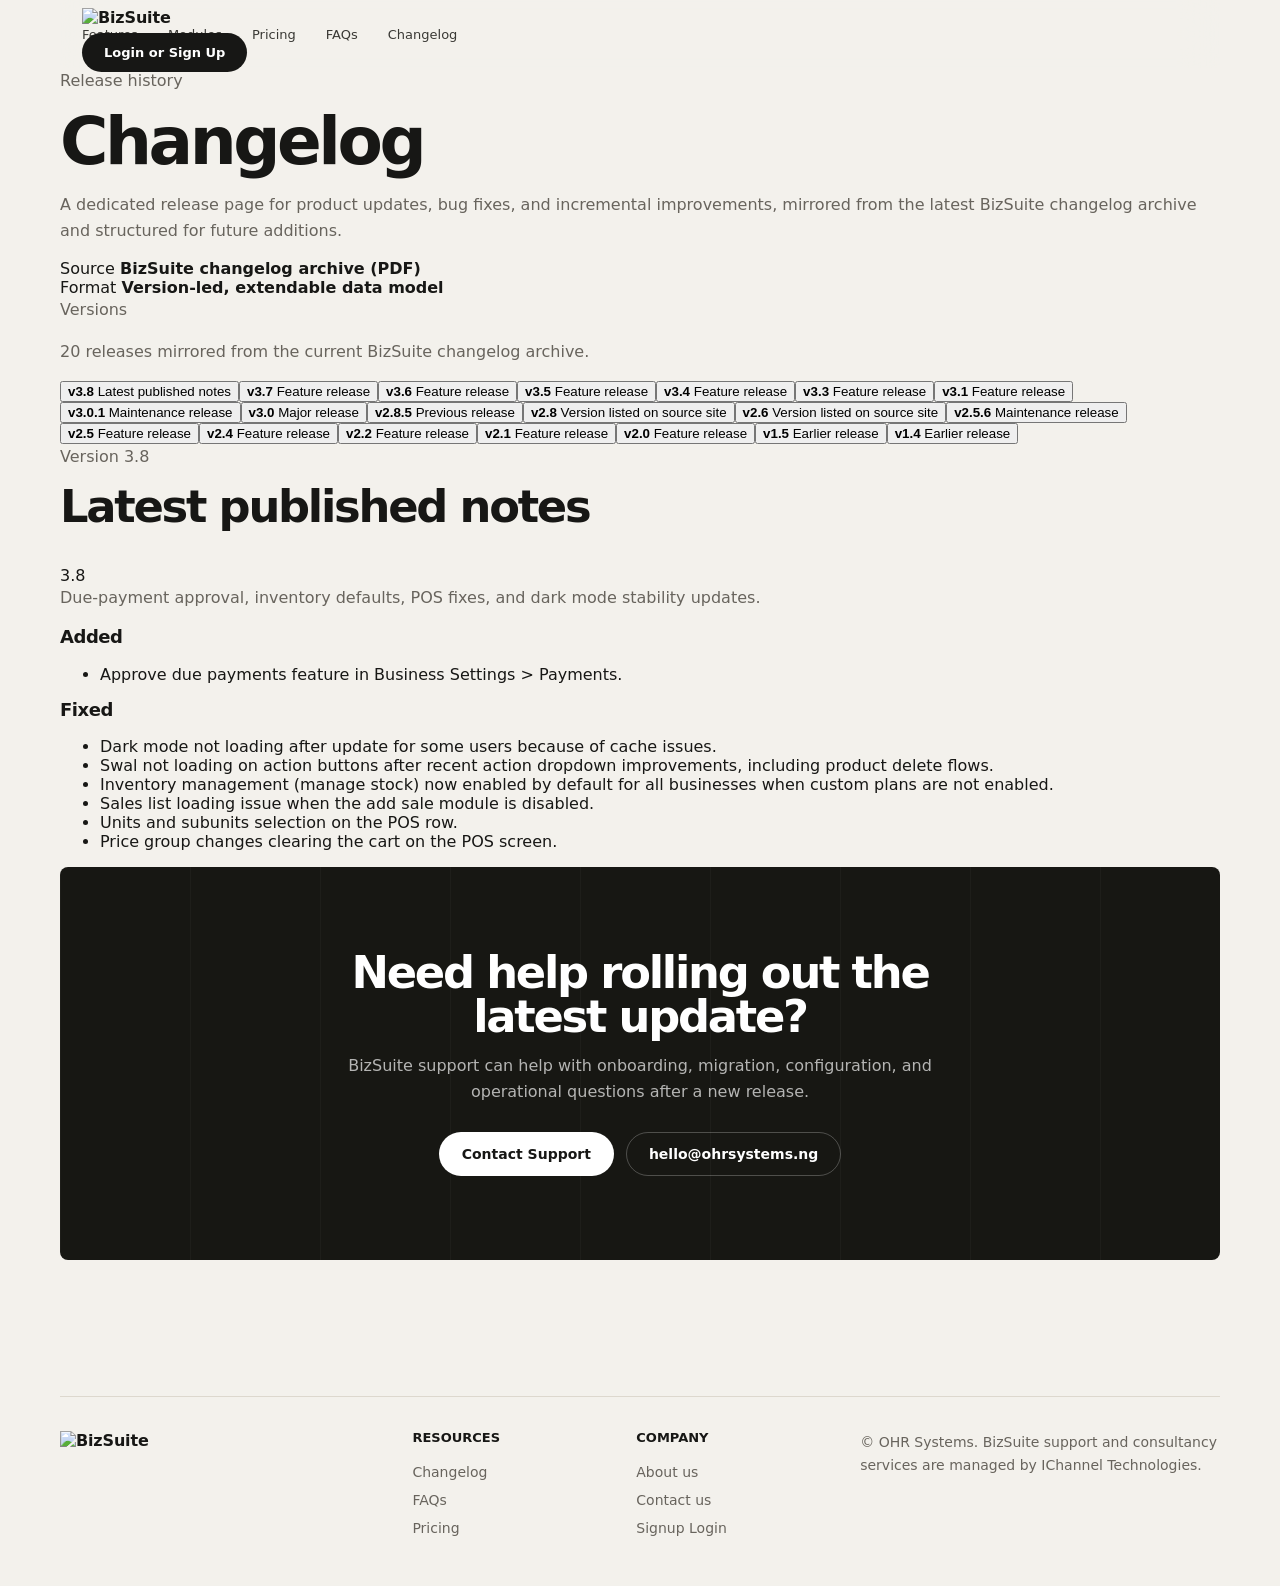
==== changelog.html @ ef3262e2 "Update changelog entries from the attached PDF" ====
<!doctype html>
<html lang="en">
  <head>
    <meta charset="UTF-8" />
    <meta name="viewport" content="width=device-width, initial-scale=1.0" />
    <title>Changelog - BizSuite Product Updates and Release Notes</title>
    <meta
      name="description"
      content="Track BizSuite release notes, fixes, and feature updates in one dedicated changelog page."
    />
    <meta
      name="keywords"
      content="BizSuite changelog, BizSuite release notes, BizSuite updates, BizSuite product updates, business software updates"
    />
    <meta name="robots" content="index, follow, max-image-preview:large" />
    <meta name="author" content="OHR Systems" />
    <meta name="application-name" content="BizSuite" />
    <meta name="theme-color" content="#162124" />
    <meta name="msapplication-TileColor" content="#162124" />
    <link rel="canonical" href="https://bizsuite.com.ng/changelog.html" />
    <link rel="icon" href="assets/favicon.svg" type="image/svg+xml" />
    <link rel="icon" href="assets/favicon-32.png" sizes="32x32" type="image/png" />
    <link rel="apple-touch-icon" href="assets/apple-touch-icon.png" />
    <link rel="manifest" href="site.webmanifest" />
    <meta property="og:type" content="website" />
    <meta property="og:site_name" content="BizSuite" />
    <meta property="og:title" content="Changelog - BizSuite Product Updates and Release Notes" />
    <meta
      property="og:description"
      content="Track BizSuite releases, bug fixes, product improvements, and version updates in one dedicated changelog page."
    />
    <meta property="og:url" content="https://bizsuite.com.ng/changelog.html" />
    <meta property="og:image" content="https://bizsuite.com.ng/assets/bizsuite-social-preview.png" />
    <meta property="og:image:secure_url" content="https://bizsuite.com.ng/assets/bizsuite-social-preview.png" />
    <meta property="og:image:type" content="image/png" />
    <meta property="og:image:width" content="1200" />
    <meta property="og:image:height" content="630" />
    <meta property="og:image:alt" content="BizSuite cloud business management system for SMEs" />
    <meta name="twitter:card" content="summary_large_image" />
    <meta name="twitter:title" content="Changelog - BizSuite Product Updates and Release Notes" />
    <meta
      name="twitter:description"
      content="Release notes, fixes, and product improvements for BizSuite users."
    />
    <meta name="twitter:image" content="https://bizsuite.com.ng/assets/bizsuite-social-preview.png" />
    <meta name="twitter:image:alt" content="BizSuite cloud business management system for SMEs" />
    <script type="application/ld+json">
      {
        "@context": "https://schema.org",
        "@type": "WebPage",
        "@id": "https://bizsuite.com.ng/changelog.html#webpage",
        "url": "https://bizsuite.com.ng/changelog.html",
        "name": "Changelog - BizSuite Product Updates and Release Notes",
        "description": "Track BizSuite release notes, fixes, and feature updates in one dedicated changelog page.",
        "isPartOf": {
          "@type": "WebSite",
          "@id": "https://bizsuite.com.ng/#website",
          "name": "BizSuite",
          "url": "https://bizsuite.com.ng/"
        },
        "about": {
          "@type": "SoftwareApplication",
          "@id": "https://bizsuite.com.ng/#software",
          "name": "BizSuite",
          "applicationCategory": "BusinessApplication",
          "operatingSystem": "Web"
        },
        "publisher": {
          "@type": "Organization",
          "@id": "https://bizsuite.com.ng/#organization",
          "name": "BizSuite",
          "url": "https://bizsuite.com.ng/",
          "logo": "https://bizsuite.com.ng/assets/bizsuite-logo-dark.svg"
        }
      }
    </script>
    <link rel="stylesheet" href="styles.css" />
  </head>
  <body>
    <header class="site-header" data-nav>
      <div class="site-header-inner section-shell">
        <a class="brand" href="index.html#top" aria-label="BizSuite home">
          <img src="assets/bizsuite-logo-dark.svg" alt="BizSuite" />
        </a>
        <button class="menu-toggle" type="button" aria-label="Open navigation" aria-expanded="false">
          <span></span>
          <span></span>
        </button>
        <nav class="nav-links" aria-label="Primary navigation">
          <a href="index.html#features">Features</a>
          <a href="index.html#modules">Modules</a>
          <a href="index.html#pricing">Pricing</a>
          <a href="index.html#faq">FAQs</a>
          <a href="changelog.html" aria-current="page">Changelog</a>
        </nav>
        <a class="header-cta" href="https://app.bizsuite.com.ng/login" target="_blank" rel="noopener noreferrer">Login or Sign Up</a>
      </div>
    </header>

    <main id="top">
      <section class="changelog-hero section-shell">
        <div class="changelog-hero-copy">
          <p class="eyebrow">Release history</p>
          <h1>Changelog</h1>
          <p>
            A dedicated release page for product updates, bug fixes, and incremental improvements,
            mirrored from the latest BizSuite changelog archive and structured for future additions.
          </p>
        </div>
        <div class="changelog-hero-meta">
          <div>
            <span>Source</span>
            <strong>BizSuite changelog archive (PDF)</strong>
          </div>
          <div>
            <span>Format</span>
            <strong>Version-led, extendable data model</strong>
          </div>
        </div>
      </section>

      <section class="changelog-shell section-shell">
        <aside class="changelog-nav">
          <div class="changelog-nav-head">
            <p class="eyebrow">Versions</p>
            <p data-changelog-summary></p>
          </div>
          <div class="changelog-nav-list" data-changelog-list></div>
        </aside>

        <div class="changelog-panels" data-changelog-panels></div>
      </section>

      <section class="cta-band section-shell" id="contact">
        <h2>Need help rolling out the latest update?</h2>
        <p>
          BizSuite support can help with onboarding, migration, configuration, and operational questions
          after a new release.
        </p>
        <div class="cta-actions">
          <a class="button button-light" href="https://wa.me/2347031010500">Contact Support</a>
          <a class="button button-ghost" href="mailto:hello@ohrsystems.ng">hello@ohrsystems.ng</a>
        </div>
      </section>
    </main>

    <footer class="site-footer">
      <div class="footer-grid section-shell">
        <a class="brand" href="index.html#top" aria-label="BizSuite home">
          <img src="assets/bizsuite-logo-dark.svg" alt="BizSuite" />
        </a>
        <div>
          <h3>Resources</h3>
          <a href="changelog.html">Changelog</a>
          <a href="index.html#faq">FAQs</a>
          <a href="index.html#pricing">Pricing</a>
        </div>
        <div>
          <h3>Company</h3>
          <a href="https://ohrsystems.ng/">About us</a>
          <a href="https://wa.me/2347031010500">Contact us</a>
          <a href="https://app.bizsuite.com.ng/">Signup Login</a>
        </div>
        <p>&copy; OHR Systems. BizSuite support and consultancy services are managed by IChannel Technologies.</p>
      </div>
    </footer>

    <script src="script.js?v=2"></script>
    <script type="module" src="changelog.js"></script>
  </body>
</html>
---- styles.css ----
:root {
  --bg: #f3f1ec;
  --paper: #fbfaf7;
  --ink: #171715;
  --muted: #68645d;
  --line: #ddd8ce;
  --soft: #ece7de;
  --dark: #171713;
  --dark-2: #24211d;
  --blue: #dce9f6;
  --green: #dcefd9;
  --sand: #ebe3d4;
  --accent: #1b8f5a;
  --orange: #e76521;
  --radius: 8px;
  --shadow: 0 24px 60px rgba(41, 36, 28, 0.14);
  font-family: Inter, ui-sans-serif, system-ui, -apple-system, BlinkMacSystemFont, "Segoe UI", sans-serif;
}

* {
  box-sizing: border-box;
}

html {
  scroll-behavior: smooth;
}

body {
  margin: 0;
  background: var(--bg);
  color: var(--ink);
  letter-spacing: 0;
}

a {
  color: inherit;
  text-decoration: none;
}

button,
a {
  -webkit-tap-highlight-color: transparent;
}

.section-shell {
  width: min(1160px, calc(100% - 44px));
  margin: 0 auto;
}

.site-header {
  position: sticky;
  top: 0;
  z-index: 20;
  display: grid;
  grid-template-columns: 1fr auto 1fr;
  align-items: center;
  width: min(1160px, calc(100% - 44px));
  min-height: 68px;
  margin: 0 auto;
  background: rgba(243, 241, 236, 0.86);
  backdrop-filter: blur(18px);
}

.brand {
  display: inline-flex;
  align-items: center;
  gap: 8px;
  font-weight: 750;
  letter-spacing: -0.01em;
}

.brand-mark {
  display: grid;
  width: 22px;
  height: 22px;
  place-items: center;
  border: 1.5px solid var(--ink);
  border-radius: 6px;
  font-size: 12px;
  line-height: 1;
}

.nav-links {
  display: flex;
  align-items: center;
  gap: 30px;
  color: #3a3935;
  font-size: 13px;
}

.nav-links a {
  transition: color 180ms ease;
}

.nav-links a:hover {
  color: var(--accent);
}

.header-cta {
  justify-self: end;
  padding: 12px 22px;
  border-radius: 999px;
  background: var(--ink);
  color: #fff;
  font-size: 13px;
  font-weight: 700;
}

.menu-toggle {
  display: none;
  width: 42px;
  height: 38px;
  border: 1px solid var(--line);
  border-radius: 999px;
  background: transparent;
}

.menu-toggle span {
  display: block;
  width: 16px;
  height: 1.5px;
  margin: 4px auto;
  background: var(--ink);
}

.hero {
  display: grid;
  gap: 54px;
  padding: 78px 0 94px;
}

.hero-copy {
  max-width: 720px;
  margin: 0 auto;
  text-align: center;
}

h1,
h2,
h3,
p {
  margin-top: 0;
}

h1 {
  margin-bottom: 18px;
  font-size: clamp(42px, 5.2vw, 66px);
  font-weight: 760;
  line-height: 0.98;
  letter-spacing: -0.052em;
}

h2 {
  font-size: clamp(30px, 3.5vw, 48px);
  font-weight: 740;
  line-height: 0.98;
  letter-spacing: -0.05em;
}

h3 {
  font-size: 18px;
  line-height: 1.1;
  letter-spacing: -0.025em;
}

p {
  color: var(--muted);
  font-size: 16px;
  line-height: 1.6;
}

.hero-copy p {
  max-width: 600px;
  margin: 0 auto 26px;
  font-size: 18px;
}

.hero-actions,
.cta-actions {
  display: flex;
  flex-wrap: wrap;
  justify-content: center;
  gap: 12px;
}

.button {
  display: inline-flex;
  min-height: 44px;
  align-items: center;
  justify-content: center;
  border-radius: 999px;
  padding: 0 22px;
  border: 1px solid transparent;
  font-size: 14px;
  font-weight: 750;
  transition: transform 180ms ease, box-shadow 180ms ease, background 180ms ease;
}

.button:hover {
  transform: translateY(-2px);
}

.button-dark {
  background: var(--ink);
  color: #fff;
  box-shadow: 0 12px 25px rgba(23, 23, 21, 0.12);
}

.button-soft,
.button-outline {
  background: var(--paper);
  border-color: var(--line);
  color: var(--ink);
}

.button-light {
  background: #fff;
  color: var(--ink);
}

.button-ghost {
  border-color: rgba(255, 255, 255, 0.24);
  color: #fff;
}

.hero-rating {
  display: flex;
  flex-wrap: wrap;
  align-items: center;
  justify-content: center;
  gap: 8px;
  margin-top: 18px;
  color: var(--muted);
  font-size: 13px;
}

.stars {
  color: var(--orange);
  letter-spacing: 1px;
}

.product-window {
  overflow: hidden;
  border-radius: var(--radius);
  border: 1px solid rgba(255, 255, 255, 0.12);
  background:
    linear-gradient(90deg, rgba(120, 138, 130, 0.55), rgba(230, 222, 207, 0.3)),
    var(--dark);
  box-shadow: var(--shadow);
}

.hero-window {
  width: 100%;
  max-width: 940px;
  margin: 0 auto;
}

.window-tabs {
  display: flex;
  gap: 8px;
  padding: 18px 22px 0;
}

.window-tabs span {
  display: inline-flex;
  min-height: 34px;
  align-items: center;
  border-radius: 999px;
  padding: 0 18px;
  background: rgba(255, 255, 255, 0.18);
  color: rgba(255, 255, 255, 0.8);
  font-size: 12px;
  font-weight: 700;
}

.window-tabs .active {
  background: #fff;
  color: var(--ink);
}

.dashboard-grid {
  display: grid;
  grid-template-columns: 180px 1fr;
  gap: 0;
  margin: 18px 22px 26px;
  overflow: hidden;
  border-radius: 6px;
  background: #11110f;
  color: #fff;
}

.mock-sidebar {
  display: grid;
  align-content: start;
  gap: 6px;
  min-height: 470px;
  padding: 24px 16px;
  border-right: 1px solid rgba(255, 255, 255, 0.08);
}

.sidebar-logo {
  margin-bottom: 20px;
  color: #fff;
  font-size: 16px;
  font-weight: 800;
}

.mock-sidebar span:not(.sidebar-logo) {
  border-radius: 6px;
  padding: 10px 12px;
  color: rgba(255, 255, 255, 0.6);
  font-size: 13px;
}

.mock-sidebar .selected {
  background: rgba(255, 255, 255, 0.1);
  color: #fff;
}

.mock-main {
  padding: 24px;
}

.mock-topbar,
.table-head,
.table-row {
  display: grid;
  grid-template-columns: 1fr auto auto;
  gap: 22px;
  align-items: center;
}

.mock-topbar {
  display: flex;
  justify-content: space-between;
  margin-bottom: 20px;
  color: rgba(255, 255, 255, 0.72);
  font-size: 13px;
}

.metric-row {
  display: grid;
  grid-template-columns: repeat(3, 1fr);
  gap: 12px;
  margin-bottom: 14px;
}

.metric-row div,
.chart-card,
.table-card {
  border: 1px solid rgba(255, 255, 255, 0.08);
  border-radius: 7px;
  background: rgba(255, 255, 255, 0.045);
}

.metric-row div {
  padding: 16px;
}

small,
.metric-row small {
  display: block;
  color: var(--muted);
  font-size: 12px;
  line-height: 1.4;
}

.metric-row strong {
  display: block;
  margin-top: 8px;
  font-size: 24px;
  letter-spacing: -0.035em;
}

.chart-card {
  display: flex;
  align-items: end;
  gap: 10px;
  height: 132px;
  margin-bottom: 14px;
  padding: 18px;
}

.bar {
  flex: 1;
  min-width: 24px;
  border-radius: 4px 4px 0 0;
  background: linear-gradient(180deg, #f0c56b, #2eb67d);
}

.bar.one { height: 48%; }
.bar.two { height: 72%; }
.bar.three { height: 58%; }
.bar.four { height: 88%; }

.table-card {
  padding: 8px 16px;
}

.table-head,
.table-row {
  grid-template-columns: 1.6fr 0.8fr 0.7fr;
  min-height: 46px;
  border-bottom: 1px solid rgba(255, 255, 255, 0.07);
  font-size: 13px;
}

.table-head {
  color: rgba(255, 255, 255, 0.46);
}

.table-row:last-child {
  border-bottom: 0;
}

.table-row em {
  width: fit-content;
  border-radius: 999px;
  padding: 5px 10px;
  font-style: normal;
  font-size: 11px;
}

.done {
  background: rgba(46, 182, 125, 0.14);
  color: #4be09b;
}

.pending {
  background: rgba(240, 197, 107, 0.14);
  color: #f0c56b;
}

.proof {
  padding: 24px 0 92px;
}

.proof-heading {
  display: flex;
  align-items: end;
  justify-content: space-between;
  gap: 24px;
  margin-bottom: 28px;
}

.proof-heading h2 {
  max-width: 560px;
}

.proof-cards {
  display: grid;
  grid-template-columns: repeat(3, 1fr);
  gap: 14px;
}

.proof-card {
  min-height: 260px;
  border-radius: var(--radius);
  padding: 28px;
}

.proof-card.blue { background: var(--blue); }
.proof-card.sand { background: var(--sand); }
.proof-card.green { background: var(--green); }

.icon {
  display: inline-grid;
  width: 26px;
  height: 26px;
  place-items: center;
  margin-bottom: 18px;
  border-radius: 6px;
  background: rgba(23, 23, 21, 0.08);
  font-weight: 800;
}

.proof-card p {
  min-height: 78px;
  color: #373530;
  font-size: 15px;
}

.proof-card strong {
  display: block;
  margin-top: 28px;
  font-size: 38px;
  line-height: 1;
  letter-spacing: -0.045em;
}

.split-section {
  display: grid;
  grid-template-columns: 0.95fr 1fr;
  gap: 110px;
  align-items: center;
  padding: 18px 0 110px;
}

.phone-panel {
  min-height: 540px;
  border-radius: var(--radius);
  background:
    linear-gradient(rgba(23, 23, 19, 0.2), rgba(23, 23, 19, 0.3)),
    radial-gradient(circle at 30% 20%, #d2dee2, transparent 35%),
    linear-gradient(135deg, #b9a989, #f4efe5 48%, #98b6ad);
  display: grid;
  place-items: center;
  padding: 34px;
}

.phone-card {
  width: min(360px, 100%);
  min-height: 440px;
  border-radius: 8px;
  background: #141310;
  color: #fff;
  padding: 26px;
  box-shadow: 0 28px 55px rgba(0, 0, 0, 0.25);
}

.phone-head {
  display: flex;
  justify-content: space-between;
  margin-bottom: 28px;
}

.search-line {
  height: 46px;
  margin-bottom: 22px;
  border-radius: 6px;
  background: rgba(255, 255, 255, 0.08);
}

.product-list {
  display: grid;
  gap: 12px;
}

.product-list span {
  display: flex;
  justify-content: space-between;
  border-bottom: 1px solid rgba(255, 255, 255, 0.08);
  padding-bottom: 12px;
  color: rgba(255, 255, 255, 0.74);
}

.product-list em {
  color: #fff;
  font-style: normal;
}

.phone-card button {
  width: 100%;
  height: 46px;
  margin-top: 44px;
  border: 0;
  border-radius: 999px;
  background: #fff;
  color: var(--ink);
  font-weight: 800;
}

.split-copy h2 {
  max-width: 560px;
}

.check-list {
  display: grid;
  gap: 13px;
  margin: 28px 0;
  padding: 0;
  list-style: none;
  color: #34322f;
}

.check-list li {
  position: relative;
  padding-left: 24px;
  line-height: 1.55;
}

.check-list li::before {
  content: "";
  position: absolute;
  left: 0;
  top: 9px;
  width: 7px;
  height: 7px;
  background: var(--ink);
}

.modules {
  padding: 90px 0 116px;
}

.section-title {
  max-width: 640px;
  margin: 0 auto 46px;
  text-align: center;
}

.section-title p {
  margin-bottom: 0;
}

.module-grid {
  display: grid;
  grid-template-columns: repeat(3, 1fr);
  border-top: 1px solid var(--line);
  border-left: 1px solid var(--line);
}

.module-grid article {
  min-height: 230px;
  padding: 34px;
  border-right: 1px solid var(--line);
  border-bottom: 1px solid var(--line);
  background: rgba(251, 250, 247, 0.25);
}

.module-grid span,
.timeline span {
  display: inline-flex;
  margin-bottom: 28px;
  color: var(--accent);
  font-size: 12px;
  font-weight: 850;
  text-transform: uppercase;
}

.module-grid p {
  margin-bottom: 0;
  font-size: 15px;
}

.dark-band {
  background: var(--dark);
  color: #fff;
}

.dark-inner {
  display: grid;
  grid-template-columns: 0.8fr 1.2fr;
  gap: 72px;
  align-items: center;
  padding: 118px 0;
}

.dark-copy p {
  color: rgba(255, 255, 255, 0.62);
}

.dark-panels {
  display: grid;
  grid-template-columns: repeat(2, 1fr);
  gap: 14px;
}

.dark-card {
  min-height: 230px;
  border: 1px solid rgba(255, 255, 255, 0.08);
  border-radius: var(--radius);
  background: var(--dark-2);
  padding: 28px;
}

.dark-card span {
  display: block;
  margin-bottom: 20px;
  color: rgba(255, 255, 255, 0.7);
}

.dark-card strong {
  display: block;
  margin-bottom: 28px;
  font-size: 38px;
  letter-spacing: -0.04em;
}

.dark-card p,
.dark-card li {
  color: rgba(255, 255, 255, 0.64);
}

.wide {
  display: grid;
  grid-template-columns: 0.8fr 1fr;
  grid-column: 1 / -1;
  gap: 28px;
}

.mini-line {
  position: relative;
  height: 5px;
  border-radius: 999px;
  background: rgba(255, 255, 255, 0.12);
}

.mini-line::after {
  content: "";
  position: absolute;
  inset: 0 38% 0 0;
  border-radius: inherit;
  background: linear-gradient(90deg, #27a578, #f0c56b);
}

.avatar-row {
  display: flex;
  margin-bottom: 22px;
}

.avatar-row i {
  display: grid;
  width: 34px;
  height: 34px;
  place-items: center;
  margin-right: -6px;
  border: 2px solid var(--dark-2);
  border-radius: 999px;
  background: #f0c56b;
  color: var(--ink);
  font-style: normal;
  font-weight: 800;
}

.avatar-row i:nth-child(2) { background: #9bdac0; }
.avatar-row i:nth-child(3) { background: #bdb2ff; }
.avatar-row i:nth-child(4) { background: #f08a5d; }

.mini-table {
  display: grid;
  grid-template-columns: 1.2fr 0.8fr 0.6fr;
  align-content: center;
  gap: 0;
  overflow: hidden;
  border-radius: 6px;
  background: #11110f;
  color: #fff;
  font-size: 12px;
}

.mini-table span {
  margin: 0;
  border-bottom: 1px solid rgba(255, 255, 255, 0.08);
  padding: 12px;
}

.workflow {
  padding: 106px 0;
}

.timeline {
  display: grid;
  grid-template-columns: repeat(3, 1fr);
  gap: 0;
  border-top: 1px solid var(--line);
}

.timeline article {
  padding: 34px 34px 0;
  border-right: 1px solid var(--line);
}

.timeline article:first-child {
  border-left: 1px solid var(--line);
}

.pricing {
  padding: 112px 0;
  background: #eeece6;
}

.pricing-grid {
  display: grid;
  grid-template-columns: repeat(3, 1fr);
  gap: 16px;
}

.pricing-grid article {
  border: 1px solid var(--line);
  border-radius: var(--radius);
  background: var(--paper);
  padding: 30px;
}

.pricing-grid .featured-plan {
  background: var(--dark);
  color: #fff;
  transform: translateY(-18px);
}

.pricing-grid .featured-plan p,
.pricing-grid .featured-plan li {
  color: rgba(255, 255, 255, 0.68);
}

.pricing-grid strong {
  display: block;
  margin: 28px 0;
  font-size: 38px;
  letter-spacing: -0.04em;
}

.pricing-grid strong span {
  color: var(--muted);
  font-size: 15px;
  letter-spacing: 0;
}

.pricing-grid ul {
  display: grid;
  gap: 12px;
  min-height: 172px;
  margin: 0 0 30px;
  padding: 0;
  list-style: none;
}

.pricing-grid li {
  color: #4a4741;
  font-size: 14px;
}

.pricing-note {
  margin: 22px auto 0;
  text-align: center;
}

.faq {
  padding: 112px 0;
}

.faq-list {
  max-width: 840px;
  margin: 0 auto;
  border-top: 1px solid var(--line);
}

details {
  border-bottom: 1px solid var(--line);
  padding: 24px 0;
}

summary {
  cursor: pointer;
  font-size: 22px;
  font-weight: 730;
  letter-spacing: -0.03em;
}

details p {
  max-width: 700px;
  margin: 18px 0 0;
}

.cta-band {
  margin-bottom: 76px;
  border-radius: var(--radius);
  background:
    linear-gradient(90deg, rgba(255, 255, 255, 0.03) 1px, transparent 1px),
    linear-gradient(var(--dark), var(--dark));
  background-size: 130px 100%, auto;
  color: #fff;
  padding: 84px 28px;
  text-align: center;
}

.cta-band h2 {
  max-width: 680px;
  margin: 0 auto 14px;
}

.cta-band p {
  max-width: 650px;
  margin: 0 auto 28px;
  color: rgba(255, 255, 255, 0.68);
}

.site-footer {
  padding: 60px 0 38px;
}

.footer-grid {
  display: grid;
  grid-template-columns: 1.2fr 0.7fr 0.7fr 1.4fr;
  gap: 44px;
  align-items: start;
  border-top: 1px solid var(--line);
  padding-top: 34px;
}

.footer-grid h3 {
  margin-bottom: 18px;
  font-size: 13px;
  text-transform: uppercase;
  letter-spacing: 0;
}

.footer-grid a:not(.brand) {
  display: block;
  margin-bottom: 12px;
  color: var(--muted);
  font-size: 14px;
}

.footer-grid p {
  margin: 0;
  font-size: 14px;
}

@media (max-width: 920px) {
  .site-header {
    grid-template-columns: 1fr auto;
  }

  .menu-toggle {
    display: block;
    justify-self: end;
  }

  .nav-links,
  .header-cta {
    display: none;
  }

  .site-header.is-open .nav-links {
    position: absolute;
    top: 66px;
    left: 0;
    right: 0;
    display: grid;
    gap: 0;
    border: 1px solid var(--line);
    border-radius: var(--radius);
    background: var(--paper);
    box-shadow: var(--shadow);
  }

  .site-header.is-open .nav-links a {
    padding: 18px 20px;
    border-bottom: 1px solid var(--line);
    font-size: 15px;
  }

  .dashboard-grid,
  .split-section,
  .dark-inner,
  .wide,
  .footer-grid {
    grid-template-columns: 1fr;
  }

  .mock-sidebar {
    display: none;
  }

  .proof-cards,
  .module-grid,
  .timeline,
  .pricing-grid,
  .dark-panels {
    grid-template-columns: 1fr;
  }

  .pricing-grid .featured-plan {
    transform: none;
  }

  .split-section {
    gap: 42px;
  }
}

@media (max-width: 640px) {
  .section-shell,
  .site-header {
    width: min(100% - 28px, 1160px);
  }

  .hero {
    padding-top: 54px;
  }

  h1 {
    font-size: 38px;
  }

  h2 {
    font-size: 31px;
  }

  .hero-copy p {
    font-size: 16px;
  }

  .window-tabs {
    overflow-x: auto;
    padding: 14px 14px 0;
  }

  .dashboard-grid {
    margin: 14px;
  }

  .mock-main {
    padding: 16px;
  }

  .metric-row {
    grid-template-columns: 1fr;
  }

  .table-head,
  .table-row {
    grid-template-columns: 1fr;
    gap: 6px;
    padding: 12px 0;
  }

  .proof-heading {
    align-items: start;
    flex-direction: column;
  }

  .proof-card,
  .module-grid article,
  .pricing-grid article,
  .dark-card {
    padding: 24px;
  }

  .phone-panel {
    min-height: 430px;
    padding: 18px;
  }

  .phone-card {
    min-height: 380px;
  }

  .dark-inner,
  .modules,
  .workflow,
  .pricing,
  .faq {
    padding: 76px 0;
  }
}
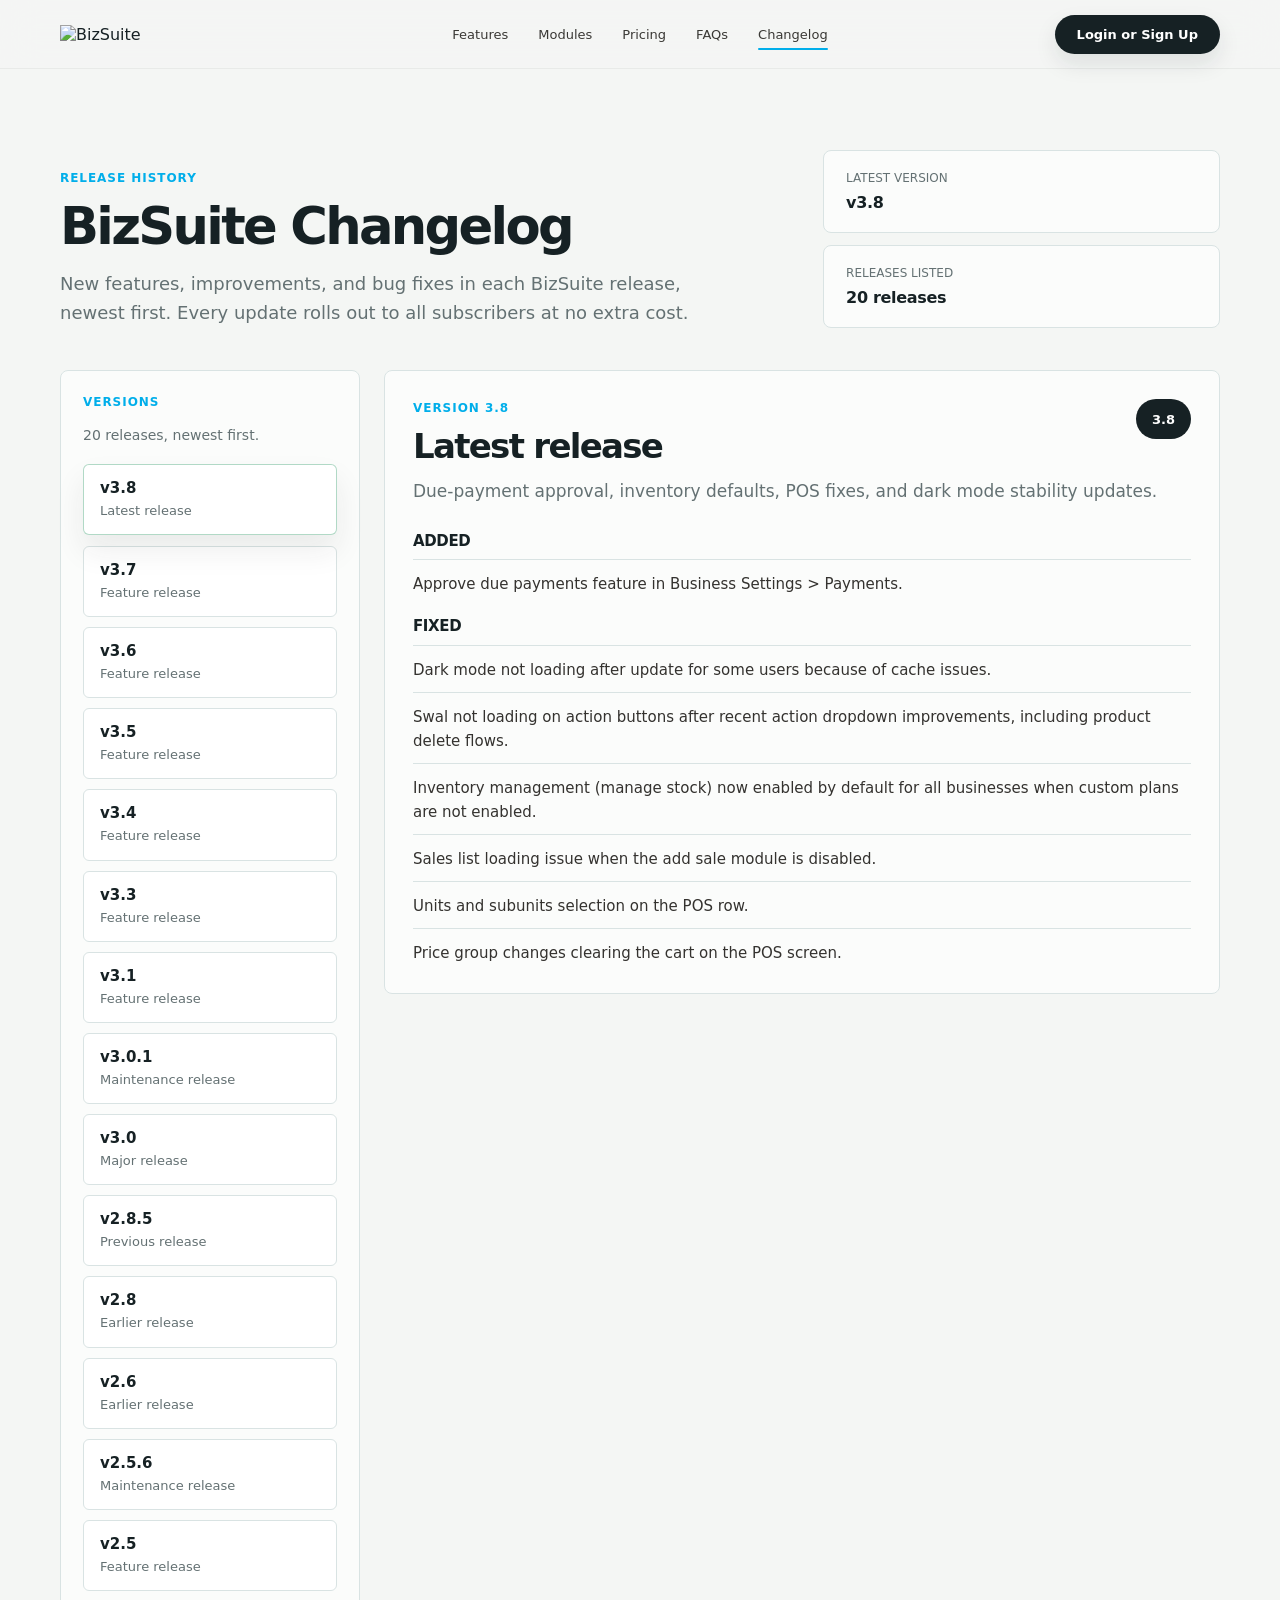
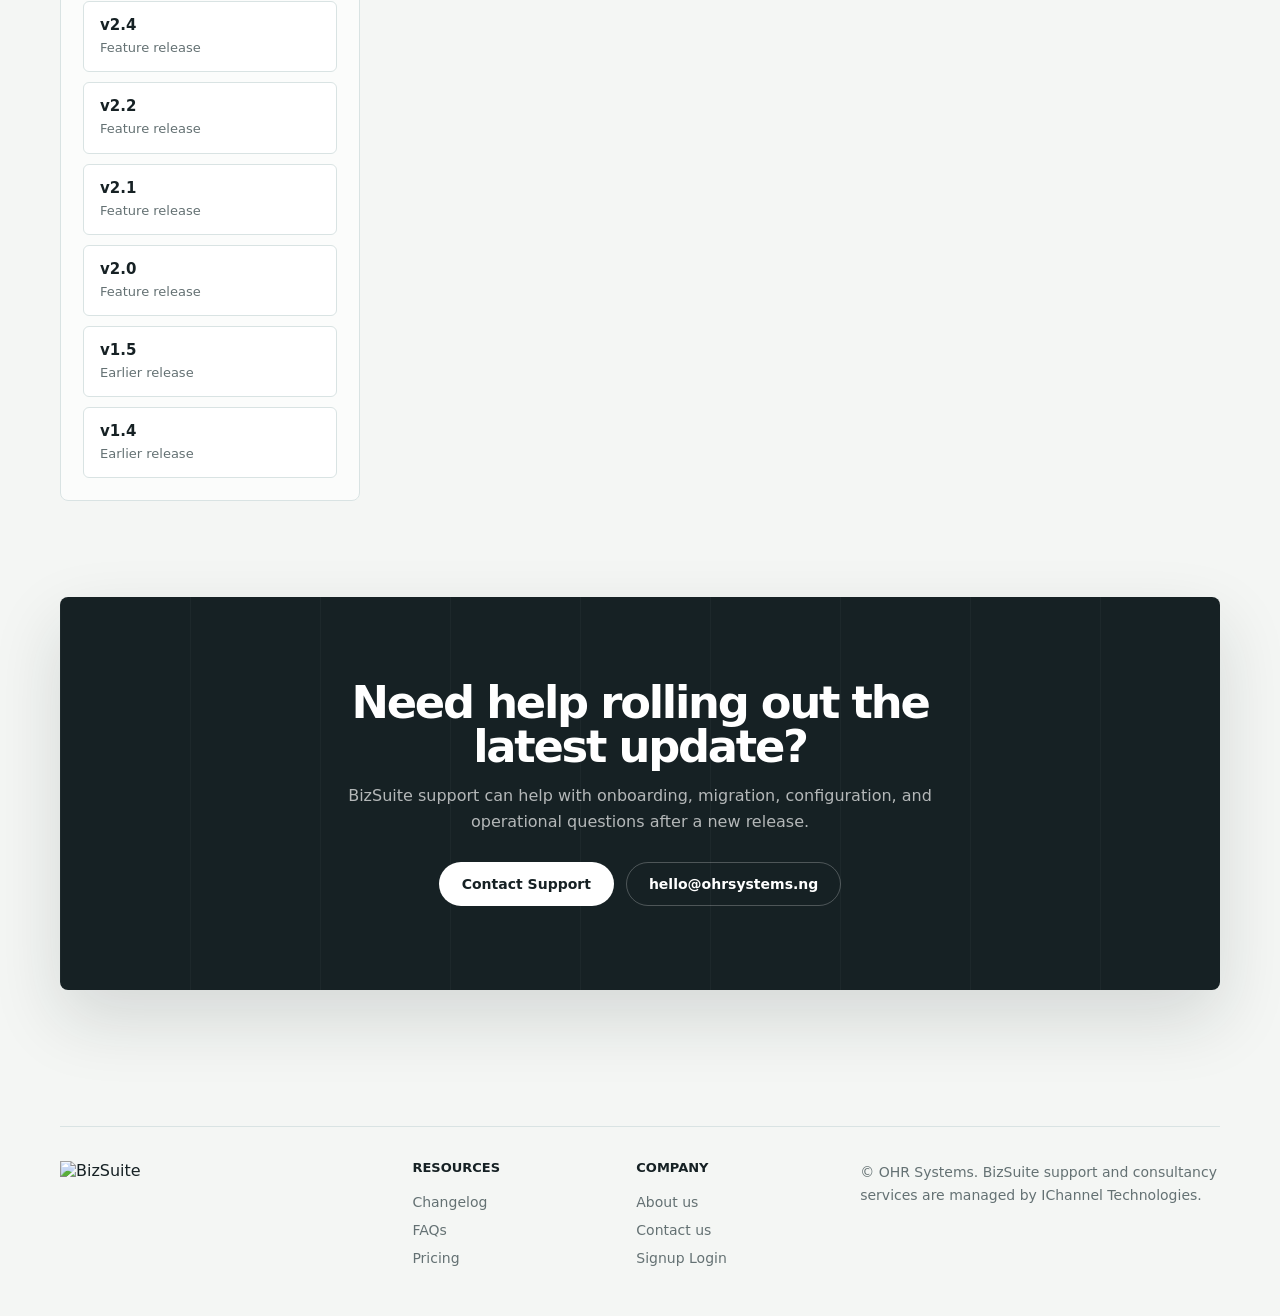
==== commit 4d6f6881: "Make pricing and changelog crawlable; add FAQ and offer schema - Write the correct pricing plans int" ====
--- a/changelog.html
+++ b/changelog.html
@@ -101,20 +101,20 @@
       <section class="changelog-hero section-shell">
         <div class="changelog-hero-copy">
           <p class="eyebrow">Release history</p>
-          <h1>Changelog</h1>
+          <h1>BizSuite Changelog</h1>
           <p>
-            A dedicated release page for product updates, bug fixes, and incremental improvements,
-            mirrored from the latest BizSuite changelog archive and structured for future additions.
+            New features, improvements, and bug fixes in each BizSuite release, newest first.
+            Every update rolls out to all subscribers at no extra cost.
           </p>
         </div>
         <div class="changelog-hero-meta">
           <div>
-            <span>Source</span>
-            <strong>BizSuite changelog archive (PDF)</strong>
+            <span>Latest version</span>
+            <strong>v3.8</strong>
           </div>
           <div>
-            <span>Format</span>
-            <strong>Version-led, extendable data model</strong>
+            <span>Releases listed</span>
+            <strong>20 releases</strong>
           </div>
         </div>
       </section>
@@ -123,12 +123,766 @@
         <aside class="changelog-nav">
           <div class="changelog-nav-head">
             <p class="eyebrow">Versions</p>
-            <p data-changelog-summary></p>
+            <p data-changelog-summary>20 releases, newest first.</p>
           </div>
-          <div class="changelog-nav-list" data-changelog-list></div>
+          <nav class="changelog-nav-list" aria-label="Release versions" data-changelog-list>
+            <a class="changelog-nav-item" href="#v-3.8" data-version="3.8">
+              <strong>v3.8</strong>
+              <span>Latest release</span>
+            </a>
+            <a class="changelog-nav-item" href="#v-3.7" data-version="3.7">
+              <strong>v3.7</strong>
+              <span>Feature release</span>
+            </a>
+            <a class="changelog-nav-item" href="#v-3.6" data-version="3.6">
+              <strong>v3.6</strong>
+              <span>Feature release</span>
+            </a>
+            <a class="changelog-nav-item" href="#v-3.5" data-version="3.5">
+              <strong>v3.5</strong>
+              <span>Feature release</span>
+            </a>
+            <a class="changelog-nav-item" href="#v-3.4" data-version="3.4">
+              <strong>v3.4</strong>
+              <span>Feature release</span>
+            </a>
+            <a class="changelog-nav-item" href="#v-3.3" data-version="3.3">
+              <strong>v3.3</strong>
+              <span>Feature release</span>
+            </a>
+            <a class="changelog-nav-item" href="#v-3.1" data-version="3.1">
+              <strong>v3.1</strong>
+              <span>Feature release</span>
+            </a>
+            <a class="changelog-nav-item" href="#v-3.0.1" data-version="3.0.1">
+              <strong>v3.0.1</strong>
+              <span>Maintenance release</span>
+            </a>
+            <a class="changelog-nav-item" href="#v-3.0" data-version="3.0">
+              <strong>v3.0</strong>
+              <span>Major release</span>
+            </a>
+            <a class="changelog-nav-item" href="#v-2.8.5" data-version="2.8.5">
+              <strong>v2.8.5</strong>
+              <span>Previous release</span>
+            </a>
+            <a class="changelog-nav-item" href="#v-2.8" data-version="2.8">
+              <strong>v2.8</strong>
+              <span>Earlier release</span>
+            </a>
+            <a class="changelog-nav-item" href="#v-2.6" data-version="2.6">
+              <strong>v2.6</strong>
+              <span>Earlier release</span>
+            </a>
+            <a class="changelog-nav-item" href="#v-2.5.6" data-version="2.5.6">
+              <strong>v2.5.6</strong>
+              <span>Maintenance release</span>
+            </a>
+            <a class="changelog-nav-item" href="#v-2.5" data-version="2.5">
+              <strong>v2.5</strong>
+              <span>Feature release</span>
+            </a>
+            <a class="changelog-nav-item" href="#v-2.4" data-version="2.4">
+              <strong>v2.4</strong>
+              <span>Feature release</span>
+            </a>
+            <a class="changelog-nav-item" href="#v-2.2" data-version="2.2">
+              <strong>v2.2</strong>
+              <span>Feature release</span>
+            </a>
+            <a class="changelog-nav-item" href="#v-2.1" data-version="2.1">
+              <strong>v2.1</strong>
+              <span>Feature release</span>
+            </a>
+            <a class="changelog-nav-item" href="#v-2.0" data-version="2.0">
+              <strong>v2.0</strong>
+              <span>Feature release</span>
+            </a>
+            <a class="changelog-nav-item" href="#v-1.5" data-version="1.5">
+              <strong>v1.5</strong>
+              <span>Earlier release</span>
+            </a>
+            <a class="changelog-nav-item" href="#v-1.4" data-version="1.4">
+              <strong>v1.4</strong>
+              <span>Earlier release</span>
+            </a>
+          </nav>
         </aside>
 
-        <div class="changelog-panels" data-changelog-panels></div>
+        <div class="changelog-panels" data-changelog-panels>
+          <article class="changelog-entry" id="v-3.8" data-version="3.8">
+            <div class="changelog-entry-head">
+              <div>
+                <p class="eyebrow">Version 3.8</p>
+                <h2>Latest release</h2>
+              </div>
+              <span class="changelog-badge">3.8</span>
+            </div>
+            <p class="changelog-entry-summary">Due-payment approval, inventory defaults, POS fixes, and dark mode stability updates.</p>
+            <section class="changelog-group">
+              <h3>Added</h3>
+              <ul>
+                <li>Approve due payments feature in Business Settings &gt; Payments.</li>
+              </ul>
+            </section>
+            <section class="changelog-group">
+              <h3>Fixed</h3>
+              <ul>
+                <li>Dark mode not loading after update for some users because of cache issues.</li>
+                <li>Swal not loading on action buttons after recent action dropdown improvements, including product delete flows.</li>
+                <li>Inventory management (manage stock) now enabled by default for all businesses when custom plans are not enabled.</li>
+                <li>Sales list loading issue when the add sale module is disabled.</li>
+                <li>Units and subunits selection on the POS row.</li>
+                <li>Price group changes clearing the cart on the POS screen.</li>
+              </ul>
+            </section>
+          </article>
+          <article class="changelog-entry" id="v-3.7" data-version="3.7">
+            <div class="changelog-entry-head">
+              <div>
+                <p class="eyebrow">Version 3.7</p>
+                <h2>Feature release</h2>
+              </div>
+              <span class="changelog-badge">3.7</span>
+            </div>
+            <p class="changelog-entry-summary">Invoice layout builders, transaction safeguards on POS, inventory controls, and broader UI polish.</p>
+            <section class="changelog-group">
+              <h3>Added</h3>
+              <ul>
+                <li>CRN field on the customers page for ZATCA.</li>
+                <li>Builder templates for dynamic layouts on the invoice layouts page.</li>
+                <li>Payment method column on the product sell report.</li>
+                <li>Client transaction ID with strict duplication checks on the POS screen, returning the existing saved receipt instead of creating a duplicate invoice.</li>
+                <li>Inventory Management as an internal core module for the manage stock feature on the add product page.</li>
+              </ul>
+            </section>
+            <section class="changelog-group">
+              <h3>Updated</h3>
+              <ul>
+                <li>Renamed the Due Date label to Pay Term across the application.</li>
+                <li>Overall UI improvements across modules.</li>
+                <li>Action dropdown menus on scroll-heavy pages now open upward or downward based on available space.</li>
+                <li>Orders auto-refresh now refreshes the full waiter orders list correctly.</li>
+              </ul>
+            </section>
+            <section class="changelog-group">
+              <h3>Fixed</h3>
+              <ul>
+                <li>Slider switches not toggling correctly on some pages.</li>
+                <li>Large label text breaking layouts by truncating with ellipsis and showing the full value on hover.</li>
+              </ul>
+            </section>
+          </article>
+          <article class="changelog-entry" id="v-3.6" data-version="3.6">
+            <div class="changelog-entry-head">
+              <div>
+                <p class="eyebrow">Version 3.6</p>
+                <h2>Feature release</h2>
+              </div>
+              <span class="changelog-badge">3.6</span>
+            </div>
+            <p class="changelog-entry-summary">Payments and currency settings expanded while customer import and order layouts received quality-of-life improvements.</p>
+            <section class="changelog-group">
+              <h3>Added</h3>
+              <ul>
+                <li>Reward points value on invoices.</li>
+                <li>User import feature.</li>
+                <li>Payment note required option in Business Settings &gt; Sales to enforce payment notes.</li>
+                <li>Currencies management on the frontend at `posurl/app/currencies`.</li>
+                <li>New Riyal currency symbol.</li>
+              </ul>
+            </section>
+            <section class="changelog-group">
+              <h3>Updated</h3>
+              <ul>
+                <li>Advance balance support in customer import.</li>
+                <li>Advance balance visibility on the customer list page.</li>
+                <li>Miscellaneous UI improvements.</li>
+                <li>Orders page layout for the inbuilt core Orders module.</li>
+              </ul>
+            </section>
+          </article>
+          <article class="changelog-entry" id="v-3.5" data-version="3.5">
+            <div class="changelog-entry-head">
+              <div>
+                <p class="eyebrow">Version 3.5</p>
+                <h2>Feature release</h2>
+              </div>
+              <span class="changelog-badge">3.5</span>
+            </div>
+            <p class="changelog-entry-summary">Sales filtering, reporting detail, invoice behavior, and broad calculation fixes across the application.</p>
+            <section class="changelog-group">
+              <h3>Added</h3>
+              <ul>
+                <li>Payment method filter on the sales list.</li>
+                <li>Assigned to filter on the contact list.</li>
+                <li>Action column on the stock report with links to product stock history.</li>
+                <li>Max discount limit support for fixed discount type on the discount modal.</li>
+                <li>SKU display on invoice product rows in the create screen.</li>
+              </ul>
+            </section>
+            <section class="changelog-group">
+              <h3>Updated</h3>
+              <ul>
+                <li>Profit and loss report.</li>
+                <li>Invoice list row click now opens the invoice info modal.</li>
+                <li>POS sales list screen with more columns for detailed visibility.</li>
+                <li>Contact show screen.</li>
+                <li>Invoice datatable reload behavior after delete.</li>
+                <li>Activity log report.</li>
+                <li>Overall UI fixes and improvements.</li>
+              </ul>
+            </section>
+            <section class="changelog-group">
+              <h3>Fixed</h3>
+              <ul>
+                <li>Add quotation page showing the Add Sales heading.</li>
+                <li>Discount percentage calculation.</li>
+                <li>Timezone issues affecting date filters and sales timestamps.</li>
+                <li>Order discount display on receipts.</li>
+                <li>Login page background rendering.</li>
+                <li>Invoice totals, including tax calculations.</li>
+                <li>Sell return tax calculations for line items.</li>
+                <li>Contacts &gt; Action &gt; Invoices opening the wrong tab.</li>
+                <li>Types of service not saving from the sales create screen.</li>
+                <li>Custom fields across the application.</li>
+                <li>Sell subscription invoice regeneration.</li>
+                <li>Line total tax calculation on POS.</li>
+                <li>Transaction payment edit and delete errors.</li>
+              </ul>
+            </section>
+            <section class="changelog-group">
+              <h3>Notes</h3>
+              <ul>
+                <li>Other miscellaneous fixes and improvements were included throughout the application.</li>
+              </ul>
+            </section>
+          </article>
+          <article class="changelog-entry" id="v-3.4" data-version="3.4">
+            <div class="changelog-entry-head">
+              <div>
+                <p class="eyebrow">Version 3.4</p>
+                <h2>Feature release</h2>
+              </div>
+              <span class="changelog-badge">3.4</span>
+            </div>
+            <p class="changelog-entry-summary">Restaurant management, realtime POS refinements, discount validation, and deeper sales-report accuracy improvements.</p>
+            <section class="changelog-group">
+              <h3>Added</h3>
+              <ul>
+                <li>Support for the Advance Restaurant Management System module.</li>
+                <li>Improved sleek layout for the POS screen.</li>
+                <li>Combo modifiers for selling combo products.</li>
+                <li>A new product search bar on product stock history.</li>
+                <li>Maximum discount validation for line items and total order discounts.</li>
+              </ul>
+            </section>
+            <section class="changelog-group">
+              <h3>Updated</h3>
+              <ul>
+                <li>Product stock history with color codes for quantities.</li>
+                <li>Modifiers and combo modifiers in the product sell report.</li>
+                <li>Modifiers and combo modifiers in the GST sales report.</li>
+                <li>Default ordering in the product sale report by date.</li>
+                <li>Dashboard net sales calculation logic.</li>
+                <li>Running order modal with improved grid, list, and card layouts.</li>
+                <li>Realtime POS logic and feature toggling behavior.</li>
+                <li>Modifiers and combo modifiers in legacy POS product rows.</li>
+                <li>Product summary on the cash register modal.</li>
+                <li>Expense note on the expense list screen.</li>
+                <li>Dashboard chart dates now support language localization.</li>
+                <li>Dashboard charts now support RTL for Arabic.</li>
+                <li>Cash register report close icon.</li>
+                <li>POS edit screen support for realtime POS.</li>
+                <li>Legacy product row and combo modifier layout aligned with realtime POS.</li>
+                <li>Delivery note action on sell and POS lists.</li>
+                <li>Saudi Arabia's new currency symbol.</li>
+                <li>Customer display support for modifiers and combo modifiers.</li>
+              </ul>
+            </section>
+            <section class="changelog-group">
+              <h3>Fixed</h3>
+              <ul>
+                <li>Tax calculation rounding on the POS screen.</li>
+                <li>Login background image now covers the full screen.</li>
+                <li>Subtotal handling for modifiers and combo modifiers on invoices and in the database.</li>
+                <li>All product sales reports now accurately include modifiers, combo items, and related modifiers.</li>
+                <li>Sale representative report payment status modal not opening on click.</li>
+                <li>Dashboard chart end-of-month dates and months.</li>
+                <li>POS edit screen layout to match the create screen.</li>
+                <li>Quick product add bypassing user and subscription quota checks.</li>
+                <li>Package quota restriction in the new users modal.</li>
+                <li>Package quota restriction in the quick add products modal.</li>
+              </ul>
+            </section>
+          </article>
+          <article class="changelog-entry" id="v-3.3" data-version="3.3">
+            <div class="changelog-entry-head">
+              <div>
+                <p class="eyebrow">Version 3.3</p>
+                <h2>Feature release</h2>
+              </div>
+              <span class="changelog-badge">3.3</span>
+            </div>
+            <p class="changelog-entry-summary">Realtime POS data controls, stronger verification flows, reporting fixes, and broad theme improvements.</p>
+            <section class="changelog-group">
+              <h3>Added</h3>
+              <ul>
+                <li>Real-time barcode scanning and product suggestions on the POS screen.</li>
+                <li>Settings to enable, disable, and configure real-time product data syncing.</li>
+                <li>Email verification via OTP instead of verification links.</li>
+                <li>Enable Instant POS on both business and POS screen levels.</li>
+              </ul>
+            </section>
+            <section class="changelog-group">
+              <h3>Updated</h3>
+              <ul>
+                <li>Added Maldivian Rufiyaa (MVR) currency support.</li>
+                <li>Improved layout and usability of the documents and notes section.</li>
+                <li>Enhanced dark mode for better consistency and readability.</li>
+                <li>Refreshed overall application theme with a cleaner design.</li>
+                <li>Added a Google Map contact section.</li>
+                <li>Added a dedicated bulk price update page for faster product pricing management.</li>
+                <li>Added opening and closing stock details to the profit and loss report.</li>
+                <li>Streamlined logo placement and sizing across the application.</li>
+              </ul>
+            </section>
+            <section class="changelog-group">
+              <h3>Fixed</h3>
+              <ul>
+                <li>Profit by Invoice report failing to load.</li>
+                <li>Profit by Date report not loading because of data filtering errors.</li>
+                <li>reCAPTCHA now requires both site and secret keys when enabled to avoid accidental system lockout.</li>
+                <li>Invoice scheme numbering now starts from 1 by default; zero is no longer allowed.</li>
+                <li>Date and time filters in the product sell report when grouped by category or brand.</li>
+              </ul>
+            </section>
+          </article>
+          <article class="changelog-entry" id="v-3.1" data-version="3.1">
+            <div class="changelog-entry-head">
+              <div>
+                <p class="eyebrow">Version 3.1</p>
+                <h2>Feature release</h2>
+              </div>
+              <span class="changelog-badge">3.1</span>
+            </div>
+            <p class="changelog-entry-summary">Authentication and login controls expanded while the customer display and general UI received a refresh.</p>
+            <section class="changelog-group">
+              <h3>Added</h3>
+              <ul>
+                <li>Two-factor authentication (2FA).</li>
+                <li>Background image for the login page.</li>
+                <li>Language settings for the header.</li>
+                <li>Social logins.</li>
+                <li>Brute force protection.</li>
+                <li>Maintenance mode.</li>
+              </ul>
+            </section>
+            <section class="changelog-group">
+              <h3>Updated</h3>
+              <ul>
+                <li>Customer display screen redesigned with real-time updates and advertisement support.</li>
+                <li>Overall UI improvements.</li>
+              </ul>
+            </section>
+          </article>
+          <article class="changelog-entry" id="v-3.0.1" data-version="3.0.1">
+            <div class="changelog-entry-head">
+              <div>
+                <p class="eyebrow">Version 3.0.1</p>
+                <h2>Maintenance release</h2>
+              </div>
+              <span class="changelog-badge">3.0.1</span>
+            </div>
+            <p class="changelog-entry-summary">A compact follow-up release focused on RTL, dark mode, language support, and quotation conversion.</p>
+            <section class="changelog-group">
+              <h3>Added</h3>
+              <ul>
+                <li>Swahili language support.</li>
+              </ul>
+            </section>
+            <section class="changelog-group">
+              <h3>Updated</h3>
+              <ul>
+                <li>RTL mode.</li>
+                <li>Dark mode.</li>
+                <li>Overall design and layout.</li>
+              </ul>
+            </section>
+            <section class="changelog-group">
+              <h3>Fixed</h3>
+              <ul>
+                <li>Quotation not showing when converted to proforma.</li>
+              </ul>
+            </section>
+          </article>
+          <article class="changelog-entry" id="v-3.0" data-version="3.0">
+            <div class="changelog-entry-head">
+              <div>
+                <p class="eyebrow">Version 3.0</p>
+                <h2>Major release</h2>
+              </div>
+              <span class="changelog-badge">3.0</span>
+            </div>
+            <p class="changelog-entry-summary">A visual and usability refresh with new theme controls, homepage improvements, and invoice workflow fixes.</p>
+            <section class="changelog-group">
+              <h3>Added</h3>
+              <ul>
+                <li>Color scheme changer.</li>
+                <li>Login page background image.</li>
+                <li>Purchase sell mismatch fix utility.</li>
+              </ul>
+            </section>
+            <section class="changelog-group">
+              <h3>Updated</h3>
+              <ul>
+                <li>Tax rates added to the profile settings dropdown.</li>
+                <li>Custom date range handling in the date range picker.</li>
+                <li>Homepage layout with a financial year sales chart and additional widgets.</li>
+                <li>Input form fields and select option layouts.</li>
+                <li>Add and edit invoice layout alignment.</li>
+                <li>Datatable button styling.</li>
+              </ul>
+            </section>
+            <section class="changelog-group">
+              <h3>Fixed</h3>
+              <ul>
+                <li>Letterhead not saving.</li>
+                <li>Date issue in Add Sell.</li>
+              </ul>
+            </section>
+            <section class="changelog-group">
+              <h3>Notes</h3>
+              <ul>
+                <li>Miscellaneous fixes and improvements were included throughout the application.</li>
+              </ul>
+            </section>
+          </article>
+          <article class="changelog-entry" id="v-2.8.5" data-version="2.8.5">
+            <div class="changelog-entry-head">
+              <div>
+                <p class="eyebrow">Version 2.8.5</p>
+                <h2>Previous release</h2>
+              </div>
+              <span class="changelog-badge">2.8.5</span>
+            </div>
+            <p class="changelog-entry-summary">Security hardening, invoice fixes, and QR-related corrections.</p>
+            <section class="changelog-group">
+              <h3>Updated</h3>
+              <ul>
+                <li>Security improvements and general enhancements.</li>
+                <li>Minor fixes and small workflow improvements.</li>
+              </ul>
+            </section>
+            <section class="changelog-group">
+              <h3>Fixed</h3>
+              <ul>
+                <li>Product stock history display.</li>
+                <li>Customer display visibility when show price check screen is disabled in settings.</li>
+                <li>RTL issues on the login page.</li>
+                <li>Show invoice via URL flow.</li>
+                <li>Invoice create error 500.</li>
+                <li>QR printing for the ZATCA module.</li>
+                <li>RTL issues when downloading invoice PDFs.</li>
+              </ul>
+            </section>
+          </article>
+          <article class="changelog-entry" id="v-2.8" data-version="2.8">
+            <div class="changelog-entry-head">
+              <div>
+                <p class="eyebrow">Version 2.8</p>
+                <h2>Earlier release</h2>
+              </div>
+              <span class="changelog-badge">2.8</span>
+            </div>
+            <p class="changelog-entry-summary">Detailed notes for this version are not available.</p>
+          </article>
+          <article class="changelog-entry" id="v-2.6" data-version="2.6">
+            <div class="changelog-entry-head">
+              <div>
+                <p class="eyebrow">Version 2.6</p>
+                <h2>Earlier release</h2>
+              </div>
+              <span class="changelog-badge">2.6</span>
+            </div>
+            <p class="changelog-entry-summary">Detailed notes for this version are not available.</p>
+          </article>
+          <article class="changelog-entry" id="v-2.5.6" data-version="2.5.6">
+            <div class="changelog-entry-head">
+              <div>
+                <p class="eyebrow">Version 2.5.6</p>
+                <h2>Maintenance release</h2>
+              </div>
+              <span class="changelog-badge">2.5.6</span>
+            </div>
+            <p class="changelog-entry-summary">A focused fix release around rewards, COGS, POS behavior, and invoice layout alignment.</p>
+            <section class="changelog-group">
+              <h3>Fixed</h3>
+              <ul>
+                <li>Redeem points values above 1,000 not saving correctly.</li>
+                <li>Contact table column alignment when reward points are enabled.</li>
+                <li>COGS formula corrected to opening stock plus purchases minus closing stock.</li>
+                <li>Selling price group selection on POS now updates correctly when no price group is assigned after customer selection.</li>
+                <li>Running restaurant orders now print KOT from show-invoice and print-invoice paths instead of printing an invoice.</li>
+                <li>Footer totals alignment in the invoice list table.</li>
+              </ul>
+            </section>
+          </article>
+          <article class="changelog-entry" id="v-2.5" data-version="2.5">
+            <div class="changelog-entry-head">
+              <div>
+                <p class="eyebrow">Version 2.5</p>
+                <h2>Feature release</h2>
+              </div>
+              <span class="changelog-badge">2.5</span>
+            </div>
+            <p class="changelog-entry-summary">Expanded POS visibility, better customer display detail, and performance work across the POS flow.</p>
+            <section class="changelog-group">
+              <h3>Added</h3>
+              <ul>
+                <li>COGS in the profit and loss report.</li>
+                <li>Remaining product stock display on the POS screen.</li>
+                <li>Product image display on the POS screen.</li>
+                <li>Repair module data header on the login page.</li>
+              </ul>
+            </section>
+            <section class="changelog-group">
+              <h3>Updated</h3>
+              <ul>
+                <li>Customer display now shows more order details, including totals, order tax, and modifiers.</li>
+                <li>Product add speed on the POS screen.</li>
+                <li>POS screen load time.</li>
+                <li>Profit and loss reporting.</li>
+                <li>POS screen layout.</li>
+              </ul>
+            </section>
+            <section class="changelog-group">
+              <h3>Fixed</h3>
+              <ul>
+                <li>App update version not changing correctly.</li>
+                <li>Edit and update flow for modifiers.</li>
+                <li>Dark mode layout issues.</li>
+              </ul>
+            </section>
+          </article>
+          <article class="changelog-entry" id="v-2.4" data-version="2.4">
+            <div class="changelog-entry-head">
+              <div>
+                <p class="eyebrow">Version 2.4</p>
+                <h2>Feature release</h2>
+              </div>
+              <span class="changelog-badge">2.4</span>
+            </div>
+            <p class="changelog-entry-summary">Login protection, restaurant defaults, and a round of product, user, and POS fixes.</p>
+            <section class="changelog-group">
+              <h3>Added</h3>
+              <ul>
+                <li>Google reCAPTCHA protection on the login screen.</li>
+                <li>Enhanced footer in the main application.</li>
+                <li>Light logo in the main sidebar for dark mode.</li>
+                <li>Default order type selection in business settings for restaurant workflows.</li>
+                <li>Optional required order type setting in business settings for restaurant workflows.</li>
+              </ul>
+            </section>
+            <section class="changelog-group">
+              <h3>Updated</h3>
+              <ul>
+                <li>Variation handling on the product screen.</li>
+                <li>Additional fields in the create and edit user modal.</li>
+                <li>Business name fallback in the contact payment modal.</li>
+              </ul>
+            </section>
+            <section class="changelog-group">
+              <h3>Fixed</h3>
+              <ul>
+                <li>Edit button on the user edit screen.</li>
+                <li>Variation flow on the product screen.</li>
+                <li>Dark mode layout issues.</li>
+                <li>TODO button behavior on quick links.</li>
+                <li>Item discount calculation on POS.</li>
+              </ul>
+            </section>
+          </article>
+          <article class="changelog-entry" id="v-2.2" data-version="2.2">
+            <div class="changelog-entry-head">
+              <div>
+                <p class="eyebrow">Version 2.2</p>
+                <h2>Feature release</h2>
+              </div>
+              <span class="changelog-badge">2.2</span>
+            </div>
+            <p class="changelog-entry-summary">Restaurant printing, product labeling, printer settings, and a broad UI polish pass.</p>
+            <section class="changelog-group">
+              <h3>Added</h3>
+              <ul>
+                <li>Print KOT option from the restaurant screen details button.</li>
+                <li>Order status on running orders.</li>
+                <li>Kitchen screen now receives only running orders.</li>
+                <li>Custom labels on the product page.</li>
+                <li>Print label action on products.</li>
+                <li>Barcode settings in Settings &gt; Barcodes.</li>
+                <li>POS printer settings in Settings &gt; Printers.</li>
+              </ul>
+            </section>
+            <section class="changelog-group">
+              <h3>Updated</h3>
+              <ul>
+                <li>Menu scrollbar redesigned into a thin clickable scrollbar.</li>
+                <li>Main header menus opening and closing behavior.</li>
+              </ul>
+            </section>
+            <section class="changelog-group">
+              <h3>Fixed</h3>
+              <ul>
+                <li>Sidebar reports.</li>
+                <li>Dark mode button behavior in the mobile layout.</li>
+                <li>Fetching combo products.</li>
+                <li>Menu scroll button behavior on mobile screens.</li>
+                <li>Sending ledger via email.</li>
+                <li>Location on edit product.</li>
+                <li>Action button layout on the tax rates screen.</li>
+                <li>Select control issues across the application.</li>
+                <li>Action button layout across the application.</li>
+                <li>Contact show layout.</li>
+                <li>Edit button layout across the application.</li>
+              </ul>
+            </section>
+          </article>
+          <article class="changelog-entry" id="v-2.1" data-version="2.1">
+            <div class="changelog-entry-head">
+              <div>
+                <p class="eyebrow">Version 2.1</p>
+                <h2>Feature release</h2>
+              </div>
+              <span class="changelog-badge">2.1</span>
+            </div>
+            <p class="changelog-entry-summary">Restaurant operations became much richer, with running orders, KOT, order types, and mobile POS refinements.</p>
+            <section class="changelog-group">
+              <h3>Added</h3>
+              <ul>
+                <li>KOT (Kitchen Order Ticket).</li>
+                <li>Order type selection on the POS page for dine-in, takeaway, and delivery.</li>
+                <li>Visibility and management for combo product modifiers on the POS page.</li>
+                <li>Combo modifiers on the product page.</li>
+                <li>Running order modal with real-time updates, edit and modify options, KOT reprint, and pre-bill printing.</li>
+                <li>Order notes before placing an order, reflected on KOT, invoice, and running orders.</li>
+                <li>Expanded POS header dropdown with additional options.</li>
+                <li>Restaurant settings to enable or disable order type, KOT, and running orders.</li>
+              </ul>
+            </section>
+            <section class="changelog-group">
+              <h3>Updated</h3>
+              <ul>
+                <li>Dark theme control on mobile moved into a dropdown button.</li>
+                <li>Repair attendance calendar todo in the main app header.</li>
+                <li>Header logo removed on mobile screens.</li>
+                <li>POS mobile layout updated to feel more like a mobile application.</li>
+                <li>POS mobile layout set to fixed for better UX.</li>
+                <li>Categories and brands layout improved for faster selection.</li>
+                <li>Featured products layout.</li>
+                <li>New mobile check library.</li>
+                <li>Overall code improvements and optimizations.</li>
+              </ul>
+            </section>
+            <section class="changelog-group">
+              <h3>Fixed</h3>
+              <ul>
+                <li>Invoice layout add button.</li>
+              </ul>
+            </section>
+          </article>
+          <article class="changelog-entry" id="v-2.0" data-version="2.0">
+            <div class="changelog-entry-head">
+              <div>
+                <p class="eyebrow">Version 2.0</p>
+                <h2>Feature release</h2>
+              </div>
+              <span class="changelog-badge">2.0</span>
+            </div>
+            <p class="changelog-entry-summary">Major POS utility additions, invoice schemes, and screen-fit improvements.</p>
+            <section class="changelog-group">
+              <h3>Added</h3>
+              <ul>
+                <li>Excel download for all products.</li>
+                <li>Sell return on the POS screen.</li>
+                <li>Expense entry on the POS screen.</li>
+                <li>Calculator on the POS screen with keyboard input.</li>
+                <li>Invoice schemes.</li>
+              </ul>
+            </section>
+            <section class="changelog-group">
+              <h3>Updated</h3>
+              <ul>
+                <li>Product add and edit screen.</li>
+                <li>Overall POS screen layout.</li>
+                <li>POS screen layout to better fit the available screen space.</li>
+                <li>POS screen product list.</li>
+                <li>Currency exchange rate handling on the POS screen.</li>
+                <li>Default data table entry behavior.</li>
+              </ul>
+            </section>
+            <section class="changelog-group">
+              <h3>Fixed</h3>
+              <ul>
+                <li>Dashboard graph real-time update issue.</li>
+                <li>Auto email notification sending issue.</li>
+                <li>Data tables now show all entries correctly.</li>
+              </ul>
+            </section>
+          </article>
+          <article class="changelog-entry" id="v-1.5" data-version="1.5">
+            <div class="changelog-entry-head">
+              <div>
+                <p class="eyebrow">Version 1.5</p>
+                <h2>Earlier release</h2>
+              </div>
+              <span class="changelog-badge">1.5</span>
+            </div>
+            <p class="changelog-entry-summary">Home screen expansion, reward points, invoice improvements, and a set of stability fixes.</p>
+            <section class="changelog-group">
+              <h3>Added</h3>
+              <ul>
+                <li>New widgets on the home screen.</li>
+                <li>Sales order support.</li>
+                <li>Reward points.</li>
+                <li>Settings interface improvements.</li>
+                <li>Invoice preview email sending improvements.</li>
+              </ul>
+            </section>
+            <section class="changelog-group">
+              <h3>Fixed</h3>
+              <ul>
+                <li>Media upload issue.</li>
+                <li>Invoice edit issue affecting some users.</li>
+                <li>Minor language issues.</li>
+                <li>Invoice delete issues.</li>
+              </ul>
+            </section>
+          </article>
+          <article class="changelog-entry" id="v-1.4" data-version="1.4">
+            <div class="changelog-entry-head">
+              <div>
+                <p class="eyebrow">Version 1.4</p>
+                <h2>Earlier release</h2>
+              </div>
+              <span class="changelog-badge">1.4</span>
+            </div>
+            <p class="changelog-entry-summary">Multi-currency support and a small bundle of account and misc fixes.</p>
+            <section class="changelog-group">
+              <h3>Added</h3>
+              <ul>
+                <li>Support for the multi-currency module.</li>
+              </ul>
+            </section>
+            <section class="changelog-group">
+              <h3>Fixed</h3>
+              <ul>
+                <li>Account issue.</li>
+                <li>Miscellaneous fixes.</li>
+              </ul>
+            </section>
+          </article>
+        </div>
       </section>
 
       <section class="cta-band section-shell" id="contact">
@@ -165,7 +919,7 @@
       </div>
     </footer>
 
-    <script src="script.js?v=2"></script>
+    <script src="script.js?v=3"></script>
     <script type="module" src="changelog.js"></script>
   </body>
 </html>
--- a/styles.css
+++ b/styles.css
@@ -1,19 +1,23 @@
 :root {
-  --bg: #f3f1ec;
-  --paper: #fbfaf7;
-  --ink: #171715;
-  --muted: #68645d;
-  --line: #ddd8ce;
-  --soft: #ece7de;
-  --dark: #171713;
-  --dark-2: #24211d;
-  --blue: #dce9f6;
-  --green: #dcefd9;
-  --sand: #ebe3d4;
-  --accent: #1b8f5a;
-  --orange: #e76521;
+  --bg: #f4f6f4;
+  --paper: #fbfcfb;
+  --ink: #162124;
+  --muted: #647173;
+  --line: #d9e3e3;
+  --soft: #eaf4f5;
+  --dark: #162124;
+  --dark-2: #203034;
+  --blue: #dff3fb;
+  --green: #dff6f3;
+  --sand: #f5edd4;
+  --accent: #00aeea;
+  --accent-2: #5ce1e6;
+  --yellow: #fdd54f;
+  --orange: #e96129;
   --radius: 8px;
-  --shadow: 0 24px 60px rgba(41, 36, 28, 0.14);
+  --shadow: 0 24px 60px rgba(22, 33, 36, 0.14);
+  --ease-out: cubic-bezier(0.22, 1, 0.36, 1);
+  --ease-smooth: cubic-bezier(0.16, 1, 0.3, 1);
   font-family: Inter, ui-sans-serif, system-ui, -apple-system, BlinkMacSystemFont, "Segoe UI", sans-serif;
 }
 
@@ -30,6 +34,7 @@
   background: var(--bg);
   color: var(--ink);
   letter-spacing: 0;
+  text-rendering: optimizeLegibility;
 }
 
 a {
@@ -51,22 +56,36 @@
   position: sticky;
   top: 0;
   z-index: 20;
+  width: 100%;
+  background: rgba(244, 246, 244, 0.9);
+  backdrop-filter: blur(18px);
+  box-shadow: 0 1px 0 rgba(22, 33, 36, 0.05);
+  transition: background 260ms var(--ease-out), box-shadow 260ms var(--ease-out), transform 260ms var(--ease-out);
+}
+
+.site-header.is-scrolled {
+  background: rgba(251, 252, 251, 0.94);
+  box-shadow: 0 14px 36px rgba(22, 33, 36, 0.08);
+}
+
+.site-header-inner {
   display: grid;
   grid-template-columns: 1fr auto 1fr;
   align-items: center;
-  width: min(1160px, calc(100% - 44px));
   min-height: 68px;
   margin: 0 auto;
-  background: rgba(243, 241, 236, 0.86);
-  backdrop-filter: blur(18px);
 }
 
 .brand {
   display: inline-flex;
   align-items: center;
-  gap: 8px;
-  font-weight: 750;
-  letter-spacing: -0.01em;
+  min-width: 126px;
+}
+
+.brand img {
+  display: block;
+  width: 126px;
+  height: auto;
 }
 
 .brand-mark {
@@ -89,11 +108,31 @@
 }
 
 .nav-links a {
+  position: relative;
   transition: color 180ms ease;
+}
+
+.nav-links a::after {
+  content: "";
+  position: absolute;
+  left: 0;
+  right: 0;
+  bottom: -8px;
+  height: 2px;
+  border-radius: 999px;
+  background: var(--accent);
+  transform: scaleX(0);
+  transform-origin: center;
+  transition: transform 220ms var(--ease-out);
 }
 
 .nav-links a:hover {
   color: var(--accent);
+}
+
+.nav-links a:hover::after,
+.nav-links a[aria-current="page"]::after {
+  transform: scaleX(1);
 }
 
 .header-cta {
@@ -104,6 +143,32 @@
   color: #fff;
   font-size: 13px;
   font-weight: 700;
+  box-shadow: 0 10px 22px rgba(22, 33, 36, 0.1);
+  transition: transform 180ms var(--ease-out), box-shadow 180ms var(--ease-out), background 180ms ease;
+}
+
+.header-cta:hover {
+  background: #203034;
+  box-shadow: 0 16px 30px rgba(22, 33, 36, 0.16);
+  transform: translateY(-2px);
+}
+
+.hero-brandline {
+  display: inline-flex;
+  align-items: center;
+  gap: 10px;
+  margin-bottom: 22px;
+  border: 1px solid rgba(0, 174, 234, 0.16);
+  border-radius: 999px;
+  background: rgba(255, 255, 255, 0.62);
+  padding: 8px 14px;
+  box-shadow: 0 14px 28px rgba(22, 33, 36, 0.06);
+}
+
+.hero-brandline span {
+  color: #3b494c;
+  font-size: 13px;
+  font-weight: 720;
 }
 
 .menu-toggle {
@@ -193,17 +258,27 @@
   border: 1px solid transparent;
   font-size: 14px;
   font-weight: 750;
-  transition: transform 180ms ease, box-shadow 180ms ease, background 180ms ease;
+  transition: transform 180ms var(--ease-out), box-shadow 180ms var(--ease-out), background 180ms ease, border-color 180ms ease, color 180ms ease;
 }
 
 .button:hover {
   transform: translateY(-2px);
+}
+
+.button:active,
+.header-cta:active {
+  transform: translateY(0) scale(0.98);
 }
 
 .button-dark {
   background: var(--ink);
   color: #fff;
   box-shadow: 0 12px 25px rgba(23, 23, 21, 0.12);
+}
+
+.button-dark:hover {
+  background: #203034;
+  box-shadow: 0 18px 34px rgba(22, 33, 36, 0.16);
 }
 
 .button-soft,
@@ -211,6 +286,12 @@
   background: var(--paper);
   border-color: var(--line);
   color: var(--ink);
+}
+
+.button-soft:hover,
+.button-outline:hover {
+  border-color: rgba(0, 174, 234, 0.26);
+  box-shadow: 0 16px 34px rgba(22, 33, 36, 0.08);
 }
 
 .button-light {
@@ -239,6 +320,81 @@
   letter-spacing: 1px;
 }
 
+.hero .product-window {
+  display: none;
+}
+
+.hero-product {
+  position: relative;
+  width: min(1280px, calc(100vw - 44px));
+  margin: 0 50%;
+  transform: translateX(-50%);
+}
+
+.hero-product::before {
+  content: "";
+  position: absolute;
+  inset: 11% 4% -6%;
+  z-index: -1;
+  border-radius: 28px;
+  background: radial-gradient(circle at 50% 30%, rgba(0, 31, 63, 0.16), transparent 58%);
+  filter: blur(20px);
+}
+
+.hero-image-frame {
+  position: relative;
+  overflow: hidden;
+  border: 1px solid rgba(8, 27, 55, 0.12);
+  border-radius: 14px;
+  background: #061a33;
+  box-shadow: 0 36px 90px rgba(14, 20, 34, 0.18);
+  transition: transform 420ms var(--ease-smooth), box-shadow 420ms var(--ease-smooth);
+}
+
+.hero-image-frame:hover {
+  box-shadow: 0 42px 105px rgba(14, 20, 34, 0.22);
+  transform: translateY(-4px);
+}
+
+.hero-image-frame img {
+  display: block;
+  width: 100%;
+  height: auto;
+  object-fit: contain;
+}
+
+.hero-product {
+  width: min(960px, calc(100vw - 44px));
+  margin: 0 auto;
+  transform: none;
+}
+
+@media (max-width: 820px) {
+  .hero-product {
+    width: 100%;
+    margin: 0 auto;
+    transform: none;
+  }
+
+  .hero {
+    padding: 56px 0 70px;
+  }
+}
+
+@media (max-width: 640px) {
+  .hero {
+    padding: 48px 0 56px;
+  }
+
+  .hero-copy {
+    padding: 0 12px;
+  }
+
+  .hero-product {
+    width: 100%;
+  }
+}
+
 .product-window {
   overflow: hidden;
   border-radius: var(--radius);
@@ -247,6 +403,12 @@
     linear-gradient(90deg, rgba(120, 138, 130, 0.55), rgba(230, 222, 207, 0.3)),
     var(--dark);
   box-shadow: var(--shadow);
+  transition: transform 360ms var(--ease-smooth), box-shadow 360ms var(--ease-smooth);
+}
+
+.product-window:hover {
+  box-shadow: 0 30px 76px rgba(22, 33, 36, 0.18);
+  transform: translateY(-4px);
 }
 
 .hero-window {
@@ -385,7 +547,7 @@
   flex: 1;
   min-width: 24px;
   border-radius: 4px 4px 0 0;
-  background: linear-gradient(180deg, #f0c56b, #2eb67d);
+  background: linear-gradient(180deg, var(--yellow), var(--accent));
 }
 
 .bar.one { height: 48%; }
@@ -457,6 +619,12 @@
   min-height: 260px;
   border-radius: var(--radius);
   padding: 28px;
+  transition: transform 220ms var(--ease-out), box-shadow 220ms var(--ease-out);
+}
+
+.proof-card:hover {
+  box-shadow: 0 24px 52px rgba(22, 33, 36, 0.08);
+  transform: translateY(-4px);
 }
 
 .proof-card.blue { background: var(--blue); }
@@ -510,54 +678,162 @@
 
 .phone-card {
   width: min(360px, 100%);
-  min-height: 440px;
+  min-height: 492px;
   border-radius: 8px;
-  background: #141310;
+  background:
+    linear-gradient(180deg, #171b1c, #101213),
+    #141310;
   color: #fff;
-  padding: 26px;
+  padding: 22px;
   box-shadow: 0 28px 55px rgba(0, 0, 0, 0.25);
 }
 
 .phone-head {
   display: flex;
   justify-content: space-between;
-  margin-bottom: 28px;
+  gap: 18px;
+  align-items: start;
+  margin-bottom: 16px;
+}
+
+.phone-head span {
+  display: block;
+  margin-bottom: 5px;
+  font-weight: 820;
+}
+
+.phone-head small {
+  color: rgba(255, 255, 255, 0.52);
+}
+
+.phone-head strong {
+  white-space: nowrap;
+  font-size: 22px;
+  letter-spacing: -0.035em;
+}
+
+.pos-meta {
+  display: flex;
+  justify-content: space-between;
+  margin-bottom: 14px;
+  border: 1px solid rgba(255, 255, 255, 0.07);
+  border-radius: 6px;
+  background: rgba(255, 255, 255, 0.04);
+  padding: 10px 12px;
+  color: rgba(255, 255, 255, 0.62);
+  font-size: 12px;
 }
 
 .search-line {
-  height: 46px;
-  margin-bottom: 22px;
+  display: flex;
+  min-height: 42px;
+  align-items: center;
+  margin-bottom: 16px;
   border-radius: 6px;
   background: rgba(255, 255, 255, 0.08);
+  padding: 0 13px;
+  color: rgba(255, 255, 255, 0.42);
+  font-size: 12px;
 }
 
 .product-list {
   display: grid;
-  gap: 12px;
+  gap: 0;
+  overflow: hidden;
+  border: 1px solid rgba(255, 255, 255, 0.07);
+  border-radius: 7px;
+  background: rgba(255, 255, 255, 0.035);
 }
 
 .product-list span {
   display: flex;
   justify-content: space-between;
+  gap: 18px;
   border-bottom: 1px solid rgba(255, 255, 255, 0.08);
-  padding-bottom: 12px;
+  padding: 12px;
   color: rgba(255, 255, 255, 0.74);
+}
+
+.product-list span:last-child {
+  border-bottom: 0;
+}
+
+.product-list i {
+  font-style: normal;
 }
 
 .product-list em {
   color: #fff;
   font-style: normal;
+  font-weight: 760;
+}
+
+.pos-summary {
+  display: grid;
+  gap: 8px;
+  margin-top: 14px;
+  border-top: 1px dashed rgba(255, 255, 255, 0.14);
+  padding-top: 14px;
+}
+
+.pos-summary span,
+.pos-summary strong {
+  display: flex;
+  justify-content: space-between;
+  color: rgba(255, 255, 255, 0.62);
+  font-size: 13px;
+}
+
+.pos-summary strong {
+  color: #fff;
+  font-size: 18px;
+}
+
+.pos-summary em {
+  color: inherit;
+  font-style: normal;
+}
+
+.payment-row {
+  display: grid;
+  grid-template-columns: repeat(3, 1fr);
+  gap: 7px;
+  margin-top: 16px;
+}
+
+.payment-row span {
+  display: grid;
+  min-height: 34px;
+  place-items: center;
+  border: 1px solid rgba(255, 255, 255, 0.09);
+  border-radius: 999px;
+  color: rgba(255, 255, 255, 0.58);
+  font-size: 12px;
+  font-weight: 740;
+}
+
+.payment-row .active {
+  border-color: rgba(92, 225, 230, 0.35);
+  background: rgba(92, 225, 230, 0.16);
+  color: #dffbfc;
 }
 
 .phone-card button {
   width: 100%;
   height: 46px;
-  margin-top: 44px;
+  margin-top: 16px;
   border: 0;
   border-radius: 999px;
   background: #fff;
   color: var(--ink);
   font-weight: 800;
+  transition: transform 180ms var(--ease-out), box-shadow 180ms var(--ease-out), background 180ms ease;
+}
+
+.phone-card button:hover {
+  background: #f7fbfb;
+  box-shadow: 0 14px 26px rgba(0, 0, 0, 0.16);
+  transform: translateY(-2px);
 }
 
 .split-copy h2 {
@@ -593,6 +869,24 @@
   padding: 90px 0 116px;
 }
 
+.modules-head {
+  display: grid;
+  grid-template-columns: minmax(0, 0.92fr) minmax(280px, 0.62fr);
+  gap: 44px;
+  align-items: end;
+  margin-bottom: 34px;
+}
+
+.modules-head h2 {
+  max-width: 560px;
+  margin-bottom: 0;
+}
+
+.modules-head p:last-child {
+  margin-bottom: 0;
+  font-size: 17px;
+}
+
 .section-title {
   max-width: 640px;
   margin: 0 auto 46px;
@@ -605,32 +899,251 @@
 
 .module-grid {
   display: grid;
-  grid-template-columns: repeat(3, 1fr);
-  border-top: 1px solid var(--line);
-  border-left: 1px solid var(--line);
-}
-
-.module-grid article {
-  min-height: 230px;
-  padding: 34px;
-  border-right: 1px solid var(--line);
-  border-bottom: 1px solid var(--line);
-  background: rgba(251, 250, 247, 0.25);
+  grid-template-columns: repeat(4, minmax(0, 1fr));
+  grid-auto-flow: dense;
+  gap: 12px;
+}
+
+.module-card {
+  position: relative;
+  display: grid;
+  grid-template-rows: auto auto auto 1fr;
+  align-content: stretch;
+  min-height: 220px;
+  overflow: hidden;
+  border: 1px solid rgba(23, 23, 21, 0.08);
+  border-radius: 12px;
+  background:
+    linear-gradient(145deg, rgba(255, 255, 255, 0.88), rgba(251, 250, 247, 0.5)),
+    var(--paper);
+  padding: 22px;
+  box-shadow: 0 16px 34px rgba(22, 33, 36, 0.06);
+  transition: border-color 180ms ease, box-shadow 180ms ease, transform 180ms ease;
+}
+
+.module-card::after {
+  content: "";
+  position: absolute;
+  inset: auto 18px 0;
+  height: 3px;
+  border-radius: 999px 999px 0 0;
+  background: linear-gradient(90deg, var(--accent), var(--yellow), var(--orange));
+  opacity: 0;
+  transition: opacity 180ms ease;
+}
+
+.module-card:hover {
+  border-color: rgba(0, 174, 234, 0.28);
+  box-shadow: 0 24px 50px rgba(22, 33, 36, 0.11);
+  transform: translateY(-3px);
+}
+
+.module-card:hover::after {
+  opacity: 1;
+}
+
+.module-card-featured {
+  grid-column: span 2;
+  grid-row: span 2;
+  min-height: 452px;
+  background:
+    linear-gradient(145deg, rgba(0, 174, 234, 0.22), rgba(92, 225, 230, 0.12) 48%, rgba(253, 213, 79, 0.14)),
+    var(--paper);
+  padding: 30px;
+}
+
+.module-card-manufacturing {
+  background:
+    radial-gradient(circle at 18% 84%, rgba(0, 174, 234, 0.28) 0%, rgba(0, 174, 234, 0.16) 14%, rgba(0, 174, 234, 0) 33%),
+    linear-gradient(180deg, rgba(8, 16, 20, 0.04) 0%, rgba(8, 16, 20, 0.12) 38%, rgba(8, 16, 20, 0.36) 62%, rgba(8, 16, 20, 0.74) 100%),
+    url("assets/manufacturing.jpg") 42% center/cover no-repeat;
+  border-color: rgba(12, 21, 26, 0.26);
+  color: #fff;
+}
+
+.module-card-manufacturing::after {
+  inset: 0;
+  height: auto;
+  border-radius: inherit;
+  background:
+    linear-gradient(180deg, rgba(10, 18, 24, 0) 0%, rgba(10, 18, 24, 0) 48%, rgba(10, 18, 24, 0.12) 66%, rgba(10, 18, 24, 0.34) 100%);
+  opacity: 1;
+  pointer-events: none;
+}
+
+.module-card-featured::before {
+  content: "";
+  position: absolute;
+  inset: 18px 18px auto auto;
+  width: 90px;
+  height: 90px;
+  border-radius: 28px;
+  background:
+    linear-gradient(135deg, var(--accent), var(--accent-2) 52%, var(--yellow));
+  opacity: 0.16;
+  transform: rotate(12deg);
+}
+
+.module-card-top {
+  display: flex;
+  align-items: center;
+  justify-content: space-between;
+  gap: 16px;
+  margin-bottom: 24px;
+}
+
+.module-icon {
+  display: grid;
+  width: 38px;
+  height: 38px;
+  border-radius: 8px;
+  background:
+    linear-gradient(145deg, rgba(255, 255, 255, 0.14), rgba(255, 255, 255, 0)),
+    var(--ink);
+  color: #fff;
+  fill: none;
+  stroke: currentColor;
+  stroke-width: 1.7;
+  stroke-linecap: round;
+  stroke-linejoin: round;
+  padding: 8px;
+  opacity: 0.42;
+  transition: background 180ms ease, color 180ms ease, transform 180ms ease, opacity 180ms ease;
+}
+
+.module-card-featured .module-icon {
+  opacity: 0.68;
+}
+
+.module-card-manufacturing > * {
+  position: relative;
+  z-index: 1;
+}
+
+.module-card-manufacturing .module-card-top span,
+.module-card-manufacturing h3,
+.module-card-manufacturing p {
+  color: #fff;
+}
+
+.module-card-manufacturing .module-card-top {
+  margin-bottom: 156px;
+}
+
+.module-card-manufacturing h3 {
+  margin-bottom: 14px;
+}
+
+.module-card-manufacturing strong {
+  margin-bottom: 22px;
+}
+
+.module-card-manufacturing p {
+  max-width: 360px;
+  line-height: 1.45;
+}
+
+.module-card-manufacturing h3,
+.module-card-manufacturing p,
+.module-card-manufacturing strong,
+.module-card-manufacturing .module-card-top span {
+  text-shadow: 0 8px 18px rgba(0, 0, 0, 0.22);
+}
+
+.module-card-manufacturing strong {
+  background: rgba(255, 255, 255, 0.14);
+  border: 1px solid rgba(255, 255, 255, 0.3);
+  color: #fff !important;
+  box-shadow: 0 10px 24px rgba(6, 19, 26, 0.16);
+  backdrop-filter: blur(8px);
+}
+
+.module-card-manufacturing .module-icon {
+  background:
+    linear-gradient(145deg, rgba(255, 255, 255, 0.18), rgba(255, 255, 255, 0.03)),
+    rgba(32, 40, 44, 0.38);
+  color: #fff;
+  opacity: 0.88;
+}
+
+.module-card-manufacturing .module-flow span {
+  border-color: rgba(255, 255, 255, 0.16);
+  background: rgba(12, 20, 25, 0.42);
+  color: #fff;
+  backdrop-filter: blur(6px);
+  box-shadow: inset 0 1px 0 rgba(255, 255, 255, 0.05);
+}
+
+.module-card:hover .module-icon {
+  background:
+    linear-gradient(145deg, rgba(255, 255, 255, 0.2), rgba(255, 255, 255, 0)),
+    var(--accent);
+  opacity: 1;
+  transform: rotate(-2deg) scale(1.04);
 }
 
 .module-grid span,
 .timeline span {
   display: inline-flex;
-  margin-bottom: 28px;
   color: var(--accent);
   font-size: 12px;
   font-weight: 850;
   text-transform: uppercase;
 }
 
+.module-card h3 {
+  max-width: 260px;
+  margin-bottom: 10px;
+  font-size: 19px;
+}
+
+.module-card-featured h3 {
+  max-width: 420px;
+  font-size: 30px;
+  letter-spacing: -0.04em;
+}
+
+.module-card strong {
+  display: inline-flex;
+  width: fit-content;
+  margin-bottom: 18px;
+  border-radius: 999px;
+  background: rgba(0, 174, 234, 0.1);
+  color: #08779d;
+  padding: 7px 10px;
+  font-size: 12px;
+  line-height: 1;
+}
+
 .module-grid p {
   margin-bottom: 0;
   font-size: 15px;
+}
+
+.module-card-featured p {
+  max-width: 470px;
+  font-size: 16px;
+}
+
+.module-flow {
+  display: grid;
+  grid-template-columns: repeat(3, 1fr);
+  gap: 8px;
+  align-self: end;
+  margin-top: 28px;
+}
+
+.module-flow span {
+  display: grid;
+  min-height: 58px;
+  place-items: center;
+  border: 1px solid rgba(0, 174, 234, 0.16);
+  border-radius: 10px;
+  background: rgba(255, 255, 255, 0.56);
+  color: var(--ink);
+  font-size: 12px;
+  font-weight: 820;
+  text-transform: uppercase;
 }
 
 .dark-band {
@@ -701,7 +1214,7 @@
   position: absolute;
   inset: 0 38% 0 0;
   border-radius: inherit;
-  background: linear-gradient(90deg, #27a578, #f0c56b);
+  background: linear-gradient(90deg, var(--accent), var(--yellow));
 }
 
 .avatar-row {
@@ -717,15 +1230,15 @@
   margin-right: -6px;
   border: 2px solid var(--dark-2);
   border-radius: 999px;
-  background: #f0c56b;
+  background: var(--yellow);
   color: var(--ink);
   font-style: normal;
   font-weight: 800;
 }
 
-.avatar-row i:nth-child(2) { background: #9bdac0; }
+.avatar-row i:nth-child(2) { background: var(--accent-2); }
 .avatar-row i:nth-child(3) { background: #bdb2ff; }
-.avatar-row i:nth-child(4) { background: #f08a5d; }
+.avatar-row i:nth-child(4) { background: var(--orange); }
 
 .mini-table {
   display: grid;
@@ -746,88 +1259,401 @@
 }
 
 .workflow {
-  padding: 106px 0;
+  position: relative;
+  width: min(1160px, calc(100% - 44px));
+  padding: 100px 0;
+}
+
+.workflow-head {
+  position: relative;
+  z-index: 1;
+  display: grid;
+  grid-template-columns: minmax(0, 0.95fr) minmax(280px, 0.58fr);
+  gap: 42px;
+  align-items: end;
+  margin-bottom: 36px;
+}
+
+.workflow-head h2 {
+  max-width: 620px;
+  margin-bottom: 0;
+}
+
+.workflow-head p:last-child {
+  margin-bottom: 0;
+  font-size: 17px;
 }
 
 .timeline {
+  position: relative;
+  z-index: 1;
   display: grid;
   grid-template-columns: repeat(3, 1fr);
   gap: 0;
   border-top: 1px solid var(--line);
 }
 
-.timeline article {
-  padding: 34px 34px 0;
+.timeline::before {
+  display: none;
+}
+
+.timeline-card {
+  position: relative;
+  display: grid;
+  align-content: start;
+  min-height: 232px;
   border-right: 1px solid var(--line);
-}
-
-.timeline article:first-child {
+  padding: 30px 32px 0;
+  transition: background 220ms ease, box-shadow 220ms var(--ease-out), transform 220ms var(--ease-out);
+}
+
+.timeline-card:hover {
+  background: rgba(255, 255, 255, 0.46);
+  box-shadow: 0 18px 40px rgba(22, 33, 36, 0.06);
+  transform: translateY(-3px);
+}
+
+.timeline-card:first-child {
   border-left: 1px solid var(--line);
 }
 
+.timeline-card-support {
+  color: var(--ink);
+}
+
+.timeline-card-support p {
+  color: var(--muted);
+}
+
+.timeline-icon {
+  display: grid;
+  width: 42px;
+  height: 42px;
+  place-items: center;
+  margin-bottom: 22px;
+  border: 1px solid rgba(0, 174, 234, 0.18);
+  border-radius: 12px;
+  background: rgba(255, 255, 255, 0.62);
+  color: var(--accent);
+}
+
+.timeline-card-support .timeline-icon {
+  background: rgba(255, 255, 255, 0.62);
+  color: var(--accent);
+}
+
+.timeline-icon svg {
+  width: 21px;
+  height: 21px;
+  fill: none;
+  stroke: currentColor;
+  stroke-width: 1.8;
+  stroke-linecap: round;
+  stroke-linejoin: round;
+}
+
+.timeline-card h3 {
+  margin-bottom: 12px;
+  font-size: 22px;
+}
+
+.timeline-card p {
+  margin-bottom: 0;
+  font-size: 15px;
+}
+
+.workflow-foot {
+  position: relative;
+  z-index: 1;
+  display: flex;
+  justify-content: space-between;
+  gap: 18px;
+  align-items: center;
+  margin-top: 24px;
+  border-top: 1px solid var(--line);
+  padding-top: 20px;
+}
+
+.workflow-foot p {
+  max-width: 680px;
+  margin: 0;
+  font-size: 14px;
+}
+
 .pricing {
-  padding: 112px 0;
-  background: #eeece6;
+  position: relative;
+  width: min(1160px, calc(100% - 44px));
+  overflow: hidden;
+  border: 1px solid rgba(23, 23, 21, 0.08);
+  border-radius: 18px;
+  background:
+    linear-gradient(135deg, rgba(220, 233, 246, 0.86), rgba(251, 250, 247, 0.74) 44%, rgba(220, 239, 217, 0.82)),
+    #eeece6;
+  padding: 64px 34px 38px;
+  box-shadow: 0 30px 90px rgba(41, 36, 28, 0.1);
+}
+
+.pricing::before {
+  content: "";
+  position: absolute;
+  inset: 0;
+  pointer-events: none;
+  background:
+    linear-gradient(90deg, rgba(23, 23, 21, 0.045) 1px, transparent 1px),
+    linear-gradient(rgba(23, 23, 21, 0.035) 1px, transparent 1px);
+  background-size: 84px 84px;
+  mask-image: linear-gradient(180deg, rgba(0, 0, 0, 0.8), transparent 72%);
+}
+
+.pricing-head {
+  position: relative;
+  z-index: 1;
+  display: flex;
+  justify-content: space-between;
+  gap: 34px;
+  align-items: center;
+  margin-bottom: 24px;
+}
+
+.pricing-copy {
+  max-width: 720px;
+}
+
+.pricing-copy h2 {
+  max-width: 680px;
+  margin-bottom: 14px;
+}
+
+.pricing-copy p:last-child {
+  margin-bottom: 0;
+  font-size: 17px;
+}
+
+.pricing-controls {
+  display: inline-grid;
+  grid-template-columns: repeat(2, minmax(110px, 1fr));
+  gap: 8px;
+  padding: 6px;
+  border: 1px solid rgba(23, 23, 21, 0.08);
+  border-radius: 999px;
+  background: rgba(255, 255, 255, 0.74);
+  box-shadow: 0 16px 34px rgba(41, 36, 28, 0.08);
+}
+
+.pricing-toggle {
+  min-height: 42px;
+  border: 0;
+  border-radius: 999px;
+  background: transparent;
+  color: var(--muted);
+  font-size: 14px;
+  font-weight: 760;
+  transition: background 180ms ease, color 180ms ease, box-shadow 180ms ease;
+}
+
+.pricing-toggle.is-active {
+  background: var(--ink);
+  color: #fff;
+  box-shadow: 0 10px 18px rgba(23, 23, 21, 0.12);
+}
+
+.pricing-proof {
+  position: relative;
+  z-index: 1;
+  display: flex;
+  flex-wrap: wrap;
+  gap: 10px;
+  margin-bottom: 20px;
+}
+
+.pricing-proof span {
+  display: inline-flex;
+  min-height: 34px;
+  align-items: center;
+  border: 1px solid rgba(23, 23, 21, 0.08);
+  border-radius: 999px;
+  background: rgba(255, 255, 255, 0.58);
+  padding: 0 14px;
+  color: #34322f;
+  font-size: 13px;
+  font-weight: 720;
 }
 
 .pricing-grid {
-  display: grid;
-  grid-template-columns: repeat(3, 1fr);
-  gap: 16px;
-}
-
-.pricing-grid article {
-  border: 1px solid var(--line);
-  border-radius: var(--radius);
-  background: var(--paper);
-  padding: 30px;
+  position: relative;
+  z-index: 1;
+  display: grid;
+  grid-template-columns: minmax(0, 0.92fr) minmax(0, 1.08fr) minmax(0, 0.92fr);
+  gap: 14px;
+  align-items: stretch;
+}
+
+.pricing-card {
+  position: relative;
+  display: grid;
+  grid-template-rows: auto auto auto auto auto 1fr auto;
+  align-content: start;
+  overflow: hidden;
+  border: 1px solid rgba(23, 23, 21, 0.08);
+  border-radius: 12px;
+  background: rgba(251, 250, 247, 0.88);
+  padding: 28px;
+  box-shadow: 0 18px 40px rgba(41, 36, 28, 0.07);
+  transition: transform 180ms ease, box-shadow 180ms ease, border-color 180ms ease;
+}
+
+.pricing-card:hover {
+  border-color: rgba(27, 143, 90, 0.26);
+  box-shadow: 0 30px 68px rgba(41, 36, 28, 0.13);
+  transform: translateY(-4px);
+}
+
+.plan-kicker {
+  margin-bottom: 16px;
+  color: var(--accent);
+  font-size: 12px;
+  font-weight: 840;
+  text-transform: uppercase;
 }
 
 .pricing-grid .featured-plan {
-  background: var(--dark);
+  border-color: rgba(0, 174, 234, 0.28);
+  background:
+    radial-gradient(circle at top right, rgba(253, 213, 79, 0.22), transparent 28%),
+    linear-gradient(145deg, rgba(255, 255, 255, 0.94), rgba(223, 243, 251, 0.86) 48%, rgba(92, 225, 230, 0.2)),
+    var(--paper);
+  color: var(--ink);
+  transform: translateY(-14px);
+  box-shadow: 0 32px 76px rgba(0, 174, 234, 0.14), 0 12px 34px rgba(22, 33, 36, 0.08);
+}
+
+.pricing-grid .featured-plan:hover {
+  transform: translateY(-18px);
+}
+
+.plan-ribbon {
+  display: inline-flex;
+  width: fit-content;
+  min-height: 30px;
+  align-items: center;
+  margin-bottom: 16px;
+  border-radius: 999px;
+  background: var(--ink);
   color: #fff;
-  transform: translateY(-18px);
+  padding: 0 12px;
+  font-size: 12px;
+  font-weight: 820;
+}
+
+.pricing-grid .featured-plan .plan-kicker {
+  color: var(--accent);
 }
 
 .pricing-grid .featured-plan p,
 .pricing-grid .featured-plan li {
-  color: rgba(255, 255, 255, 0.68);
+  color: #516064;
 }
 
 .pricing-grid strong {
   display: block;
-  margin: 28px 0;
-  font-size: 38px;
+  margin: 26px 0 14px;
+  font-size: 42px;
+  line-height: 1;
   letter-spacing: -0.04em;
 }
 
 .pricing-grid strong span {
+  color: inherit;
+}
+
+.pricing-grid strong small {
   color: var(--muted);
-  font-size: 15px;
+  font-size: 14px;
   letter-spacing: 0;
+  font-weight: 720;
+}
+
+.pricing-grid .featured-plan strong small {
+  color: var(--muted);
+}
+
+.plan-caption {
+  margin-bottom: 22px;
+  color: #3d3a34;
+  font-size: 14px;
+  line-height: 1.6;
+}
+
+.pricing-grid .featured-plan .plan-caption {
+  color: #445256;
 }
 
 .pricing-grid ul {
   display: grid;
   gap: 12px;
-  min-height: 172px;
   margin: 0 0 30px;
   padding: 0;
   list-style: none;
 }
 
 .pricing-grid li {
+  position: relative;
+  padding-left: 18px;
   color: #4a4741;
   font-size: 14px;
 }
 
+.pricing-grid li::before {
+  content: "";
+  position: absolute;
+  left: 0;
+  top: 8px;
+  width: 6px;
+  height: 6px;
+  border-radius: 999px;
+  background: var(--accent);
+}
+
+.pricing-grid .featured-plan li::before {
+  background: var(--orange);
+}
+
+.pricing-grid .featured-plan .button-dark {
+  background: var(--ink);
+  color: #fff;
+  box-shadow: 0 16px 32px rgba(22, 33, 36, 0.16);
+}
+
 .pricing-note {
+  position: relative;
+  z-index: 1;
+  display: flex;
+  justify-content: space-between;
+  gap: 18px;
+  align-items: center;
   margin: 22px auto 0;
-  text-align: center;
+  border: 1px solid rgba(23, 23, 21, 0.08);
+  border-radius: 12px;
+  background: rgba(255, 255, 255, 0.52);
+  padding: 16px;
+}
+
+.pricing-note p {
+  margin: 0;
+  font-size: 14px;
 }
 
 .faq {
   padding: 112px 0;
+}
+
+.eyebrow {
+  margin-bottom: 12px;
+  color: var(--accent);
+  font-size: 12px;
+  font-weight: 820;
+  text-transform: uppercase;
+  letter-spacing: 0.08em;
 }
 
 .faq-list {
@@ -839,6 +1665,12 @@
 details {
   border-bottom: 1px solid var(--line);
   padding: 24px 0;
+  transition: border-color 180ms ease, background 180ms ease, padding 180ms ease;
+}
+
+details:hover,
+details[open] {
+  border-color: rgba(0, 174, 234, 0.28);
 }
 
 summary {
@@ -846,6 +1678,12 @@
   font-size: 22px;
   font-weight: 730;
   letter-spacing: -0.03em;
+  transition: color 180ms ease;
+}
+
+summary:hover,
+details[open] summary {
+  color: var(--accent);
 }
 
 details p {
@@ -863,6 +1701,7 @@
   color: #fff;
   padding: 84px 28px;
   text-align: center;
+  box-shadow: 0 28px 70px rgba(22, 33, 36, 0.14);
 }
 
 .cta-band h2 {
@@ -908,8 +1747,221 @@
   font-size: 14px;
 }
 
+.effects-ready .revealable {
+  opacity: 0;
+  transform: translateY(22px);
+  transition: opacity 620ms var(--ease-smooth), transform 620ms var(--ease-smooth);
+  transition-delay: var(--reveal-delay, 0ms);
+}
+
+.effects-ready .revealable.is-visible {
+  opacity: 1;
+  transform: translateY(0);
+}
+
+.effects-ready .hero .revealable {
+  transform: translateY(14px);
+}
+
+@media (prefers-reduced-motion: reduce) {
+  *,
+  *::before,
+  *::after {
+    scroll-behavior: auto !important;
+    animation-duration: 0.01ms !important;
+    animation-iteration-count: 1 !important;
+    transition-duration: 0.01ms !important;
+  }
+
+  .revealable,
+  .effects-ready .revealable {
+    opacity: 1 !important;
+    transform: none !important;
+  }
+}
+
+.changelog-hero {
+  display: grid;
+  grid-template-columns: 1.3fr 0.7fr;
+  gap: 26px;
+  align-items: end;
+  padding: 82px 0 42px;
+}
+
+.changelog-hero-copy {
+  max-width: 760px;
+}
+
+.changelog-hero-copy h1 {
+  margin-bottom: 18px;
+  font-size: clamp(34px, 4vw, 52px);
+  line-height: 1.02;
+}
+
+.changelog-hero-copy p:last-child {
+  max-width: 640px;
+  margin-bottom: 0;
+  font-size: 18px;
+}
+
+.changelog-hero-meta {
+  display: grid;
+  gap: 12px;
+}
+
+.changelog-hero-meta div,
+.changelog-entry,
+.changelog-nav {
+  border: 1px solid var(--line);
+  border-radius: var(--radius);
+  background: var(--paper);
+}
+
+.changelog-hero-meta div {
+  padding: 20px 22px;
+}
+
+.changelog-hero-meta span {
+  display: block;
+  margin-bottom: 8px;
+  color: var(--muted);
+  font-size: 12px;
+  text-transform: uppercase;
+}
+
+.changelog-hero-meta strong {
+  font-size: 16px;
+  letter-spacing: -0.02em;
+}
+
+.changelog-shell {
+  display: grid;
+  grid-template-columns: 300px minmax(0, 1fr);
+  gap: 24px;
+  align-items: start;
+  padding-bottom: 96px;
+}
+
+.changelog-nav {
+  position: sticky;
+  top: 88px;
+  padding: 22px;
+}
+
+.changelog-nav-head p:last-child {
+  margin: 0;
+  color: var(--muted);
+  font-size: 14px;
+}
+
+.changelog-nav-list {
+  display: grid;
+  gap: 10px;
+  margin-top: 18px;
+}
+
+.changelog-nav-item {
+  display: grid;
+  gap: 5px;
+  width: 100%;
+  padding: 14px 16px;
+  border: 1px solid var(--line);
+  border-radius: 6px;
+  background: #fff;
+  text-align: left;
+  transition: border-color 180ms ease, transform 180ms ease, box-shadow 180ms ease;
+}
+
+.changelog-nav-item strong {
+  font-size: 15px;
+}
+
+.changelog-nav-item span {
+  color: var(--muted);
+  font-size: 13px;
+  line-height: 1.4;
+}
+
+.changelog-nav-item:hover,
+.changelog-nav-item.is-active {
+  border-color: rgba(27, 143, 90, 0.34);
+  transform: translateY(-1px);
+  box-shadow: 0 16px 30px rgba(34, 43, 34, 0.08);
+}
+
+.changelog-panels {
+  min-width: 0;
+  scroll-margin-top: 96px;
+}
+
+.changelog-entry {
+  padding: 28px;
+}
+
+.changelog-entry-head {
+  display: flex;
+  justify-content: space-between;
+  gap: 18px;
+  align-items: start;
+  margin-bottom: 14px;
+}
+
+.changelog-entry-head h2 {
+  margin-bottom: 0;
+  font-size: 34px;
+}
+
+.changelog-badge {
+  display: inline-flex;
+  min-height: 40px;
+  align-items: center;
+  border-radius: 999px;
+  padding: 0 16px;
+  background: var(--ink);
+  color: #fff;
+  font-size: 13px;
+  font-weight: 760;
+}
+
+.changelog-entry-summary {
+  max-width: 760px;
+  margin-bottom: 28px;
+  font-size: 17px;
+}
+
+.changelog-group + .changelog-group {
+  margin-top: 22px;
+}
+
+.changelog-group h3 {
+  margin-bottom: 10px;
+  font-size: 15px;
+  text-transform: uppercase;
+}
+
+.changelog-group ul {
+  display: grid;
+  gap: 10px;
+  margin: 0;
+  padding: 0;
+  list-style: none;
+}
+
+.changelog-group li,
+.changelog-empty {
+  border-top: 1px solid var(--line);
+  padding-top: 12px;
+  color: #34322f;
+  font-size: 15px;
+  line-height: 1.6;
+}
+
 @media (max-width: 920px) {
   .site-header {
+    width: 100%;
+  }
+
+  .site-header-inner {
     grid-template-columns: 1fr auto;
   }
 
@@ -926,8 +1978,8 @@
   .site-header.is-open .nav-links {
     position: absolute;
     top: 66px;
-    left: 0;
-    right: 0;
+    left: 14px;
+    right: 14px;
     display: grid;
     gap: 0;
     border: 1px solid var(--line);
@@ -946,6 +1998,8 @@
   .split-section,
   .dark-inner,
   .wide,
+  .changelog-hero,
+  .changelog-shell,
   .footer-grid {
     grid-template-columns: 1fr;
   }
@@ -955,25 +2009,75 @@
   }
 
   .proof-cards,
-  .module-grid,
   .timeline,
   .pricing-grid,
   .dark-panels {
     grid-template-columns: 1fr;
   }
 
+  .modules-head {
+    grid-template-columns: 1fr;
+    gap: 16px;
+  }
+
+  .workflow-head {
+    grid-template-columns: 1fr;
+    gap: 16px;
+  }
+
+  .module-grid {
+    grid-template-columns: repeat(2, 1fr);
+  }
+
+  .module-card-featured {
+    grid-column: span 2;
+    grid-row: auto;
+    min-height: auto;
+  }
+
   .pricing-grid .featured-plan {
     transform: none;
   }
 
+  .pricing-grid .featured-plan:hover {
+    transform: translateY(-4px);
+  }
+
   .split-section {
     gap: 42px;
   }
+
+  .pricing-head,
+  .workflow-foot,
+  .pricing-note {
+    flex-direction: column;
+    align-items: stretch;
+  }
+
+  .pricing-controls {
+    width: fit-content;
+  }
+
+  .pricing {
+    padding: 46px 24px 28px;
+  }
+
+  .workflow {
+    padding: 76px 0;
+  }
+
+  .timeline::before {
+    display: none;
+  }
+
+  .changelog-nav {
+    position: static;
+  }
 }
 
 @media (max-width: 640px) {
   .section-shell,
-  .site-header {
+  .site-header-inner {
     width: min(100% - 28px, 1160px);
   }
 
@@ -996,6 +2100,24 @@
   .window-tabs {
     overflow-x: auto;
     padding: 14px 14px 0;
+  }
+
+  .hero-product {
+    width: min(calc(100vw - 28px), 520px);
+    margin: 0 auto;
+    transform: none;
+  }
+
+  .hero-image-frame {
+    border-radius: 10px;
+  }
+
+  .hero-image-frame img {
+    position: static;
+    width: 100%;
+    max-width: 100%;
+    height: auto;
+    object-fit: contain;
   }
 
   .dashboard-grid {
@@ -1029,6 +2151,31 @@
     padding: 24px;
   }
 
+  .module-grid {
+    grid-template-columns: 1fr;
+  }
+
+  .module-card-featured {
+    grid-column: auto;
+    padding: 24px;
+  }
+
+  .module-card-featured h3 {
+    font-size: 24px;
+  }
+
+  .module-flow {
+    grid-template-columns: 1fr;
+  }
+
+  .module-flow span {
+    min-height: 44px;
+  }
+
+  .module-card {
+    min-height: auto;
+  }
+
   .phone-panel {
     min-height: 430px;
     padding: 18px;
@@ -1040,9 +2187,80 @@
 
   .dark-inner,
   .modules,
-  .workflow,
-  .pricing,
   .faq {
     padding: 76px 0;
   }
-}
+
+  .workflow {
+    width: min(100% - 28px, 1160px);
+    padding: 76px 0;
+  }
+
+  .timeline-card {
+    border-left: 1px solid var(--line);
+    border-bottom: 1px solid var(--line);
+    min-height: auto;
+    padding: 26px 22px;
+  }
+
+  .timeline-icon {
+    margin-bottom: 20px;
+  }
+
+  .pricing {
+    width: min(100% - 28px, 1160px);
+    padding: 34px 16px 18px;
+    border-radius: 14px;
+  }
+
+  .pricing-controls {
+    width: 100%;
+  }
+
+  .pricing-proof {
+    gap: 8px;
+  }
+
+  .pricing-proof span {
+    min-height: 32px;
+    font-size: 12px;
+  }
+
+  .pricing-grid strong {
+    font-size: 34px;
+  }
+
+  .plan-caption {
+    min-height: 0;
+  }
+
+  .pricing-grid ul {
+    min-height: 0;
+  }
+
+  .changelog-hero {
+    padding: 54px 0 28px;
+  }
+
+  .changelog-shell {
+    gap: 18px;
+    padding-bottom: 72px;
+  }
+
+  .changelog-nav,
+  .changelog-entry {
+    padding: 20px;
+  }
+
+  .changelog-entry-head {
+    flex-direction: column;
+  }
+
+  .changelog-entry-head h2 {
+    font-size: 28px;
+  }
+
+  .changelog-entry-summary {
+    font-size: 16px;
+  }
+}
